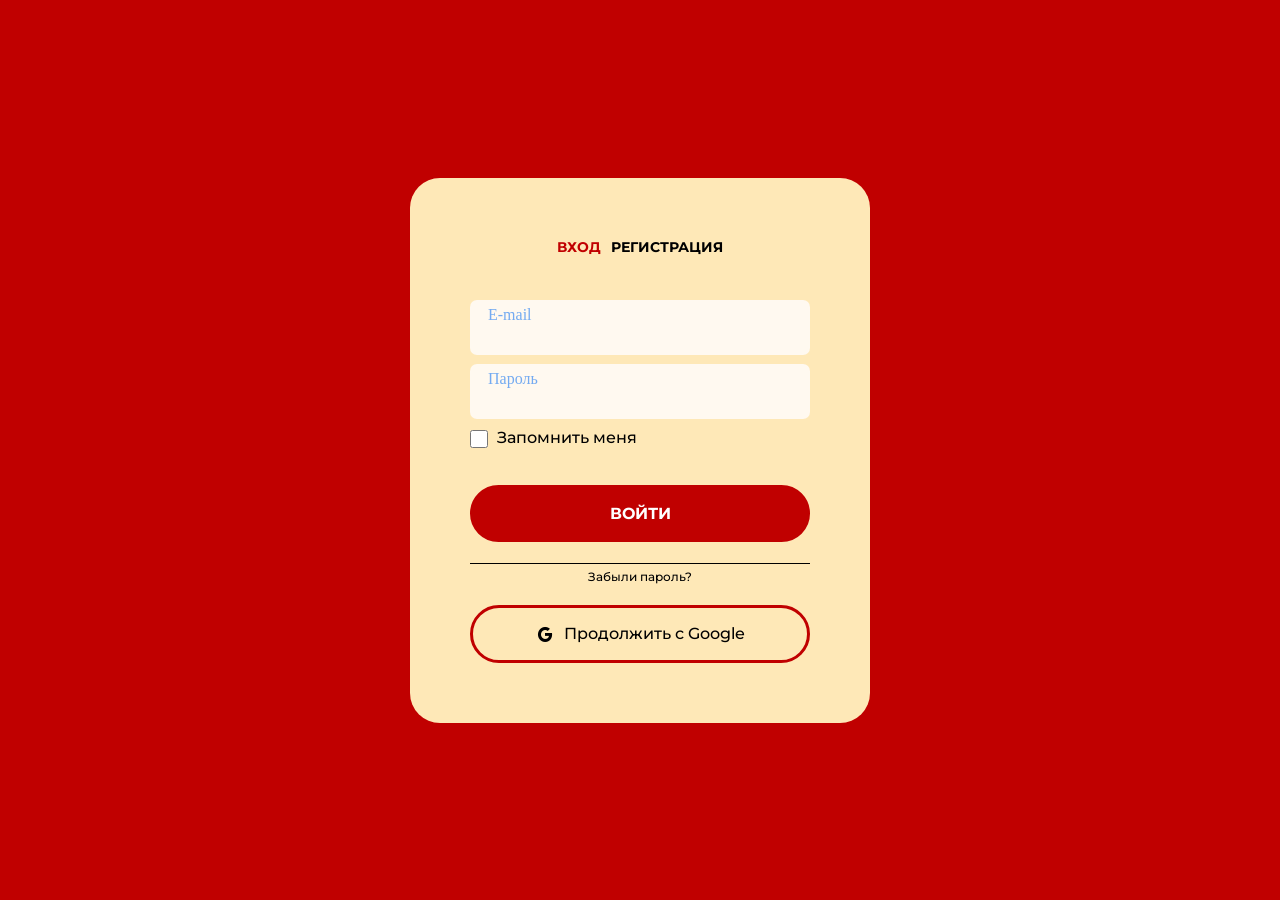
==== login.html @ d42945a0 "first commit" ====
<!DOCTYPE html>
<html lang="ru">
<head>
    <meta charset="UTF-8">
    <meta name="viewport" content="width=device-width, initial-scale=1.0, viewport-fit=cover">

    <!-- Для iOS -->
    <meta name="apple-mobile-web-app-capable" content="yes">
    <meta name="apple-mobile-web-app-status-bar-style" content="black-translucent">
    
    <!-- Для Android -->
    <meta name="theme-color" content="#4C3D74" media="(prefers-color-scheme: light)">
    <meta name="theme-color" content="#4C3D74" media="(prefers-color-scheme: dark)">

    <title>Онлайн-интенсив по наращиванию ресниц</title>

    <!-- Favicon -->
    <link rel="icon" type="image/png" href="./images/icons/favicon-96x96.png" sizes="96x96" />
    <link rel="icon" type="image/svg+xml" href="./images/icons/favicon.svg" />
    <link rel="shortcut icon" href="./images/icons/favicon.ico" />
    <link rel="apple-touch-icon" sizes="180x180" href="./images/icons/apple-touch-icon.png" />
    <link rel="manifest" href="./images/icons/site.webmanifest" />

    <link href='https://unpkg.com/boxicons@2.1.4/css/boxicons.min.css' rel='stylesheet'>
    
    <link rel="stylesheet" href="css/style.css">
    <link rel="stylesheet" href="css/media.css">
</head>
<body>
    <form action="/submit" class="form" method="POST" novalidate>
        <div class="form__container">

            <div class="form__tabs">
                <a href="login.html" class="form__tab form__tab--active">Вход</a>
                <a href="registration.html" class="form__tab">Регистрация</a>
            </div>
                
            <div class="form__container--group">

                <div class="form__field">
                    <label for="email" class="label">E-mail</label>
                    <input type="email" id="email" name="email" required>
                </div>

                <div class="form__field">
                    <label for="password" class="label">Пароль</label>
                    <input type="password" id="password" name="password" required>
                </div>

                <label for="remember-me" class="remember__me"><input type="checkbox" id="remember-me" name="remember-me" required class="checkbox">Запомнить меня</label>
            </div>

            <button type="submit" class="btn__register">Войти</button>

            <hr class="hr">
            <a href="#" class="forgot__password">Забыли пароль?</a>

            <a href="#" class="btn__continue"><i class='bx bxl-google'></i>Продолжить с Google</a>
        </div>
    </form>
</body>
</html>
---- css/style.css ----
/* Сброс всех стилей, которые идут по умолчанию */
@import "./reset.css";

/* * {
    outline: 4px solid green !important;
} */

/* Объявление переменной root для свойств */
:root {
    --primary-color: #C00000;

    --primary-dark: #951C26;

    --primary-alternaite-color: #EBB039;

    --secondary-color: #FFFFFF;

    --border-radius: 30px;

    --primary-color-button: #F8DC80;

    --transition: 0.3s ease;

    --prefers-color-scheme: #000000;

    --font-family: 'Montserrat', system-ui, sans-serif;

    --background-color-card: #FFF9F0;

    --background-color-footer: #2D1B1B;

    --input-color: #FFF9F0;

    --border-radius-btn-register-login: 7px;

    --background-color--btn-register-login: #C00000;
}

/* Подключение шрифта "Montserrat" */
@font-face {
	font-family: 'Montserrat';
	src: url('../fonts/Montserrat/Montserrat-Medium.woff2') format('woff2');
	font-weight: 500;
	font-style: normal;
	font-display: swap;
}

@font-face {
	font-family: 'Montserrat';
	src: url('../fonts/Montserrat/Montserrat-Bold.woff2') format('woff2');
	font-weight: 700;
	font-style: normal;
	font-display: swap;
}

/* Анимация загрузки */
.preloader {
    position: fixed;
    top: 0;
    left: 0;
    width: 100%;
    height: 100%;
    background-color: var(--primary-dark);
    display: flex;
    justify-content: center;
    align-items: center;
    z-index: 9999;
    animation: fadeOut 0.5s ease-in-out 4s forwards;
    touch-action: none;
}

/* Контейнер */
.mascara-container {
    position: relative;
    width: 150px;
    height: 200px;
}

/* Флакон туши */
.mascara-bottle {
    position: absolute;
    bottom: 0;
    left: 50%;
    transform: translateX(-50%);
    width: 80px;
    height: 120px;
    background: linear-gradient(45deg, #C00000, #951C26);
    border-radius: 10px;
    box-shadow: 0 5px 15px rgba(0, 0, 0, 0.3), inset 0 -10px 20px rgba(255, 255, 255, 0.1);
}

/* Крышка туши */
.mascara-cap {
    position: absolute;
    bottom: 120px;
    left: 50%;
    transform: translateX(-50%);
    width: 60px;
    height: 25px;
    background: linear-gradient(45deg, #F8DC80, #EBB039);
    border-radius: 5px;
    box-shadow: 0 3px 10px rgba(0, 0, 0, 0.2);
}

/* Щёточка */
.mascara-brush {
    position: absolute;
    bottom: 145px;
    left: 50%;
    transform: translateX(-50%);
    z-index: 10;
    animation: brushMove 3s ease-in-out infinite;
}

/* Держатель щёточки (черная палочка) */
.brush-handle {
    width: 8px;
    height: 80px;
    background: #000000;
    border-radius: 4px;
    position: relative;
}

/* Сама щёточка */
.brush-head {
    position: absolute;
    bottom: -15px;
    left: 50%;
    transform: translateX(-50%);
    width: 25px;
    height: 30px;
    background: linear-gradient(to bottom, var(--secondary-color), #f0f0f0);
    border-radius: 50% 50% 0 0;
    clip-path: polygon(0 0, 100% 0, 100% 100%, 50% 85%, 0 100%);
    box-shadow: 0 3px 10px rgba(0, 0, 0, 0.2);
}

/* Ворсинки щёточки */
.brush-bristles {
    position: absolute;
    bottom: -20px;
    left: 50%;
    transform: translateX(-50%);
    width: 20px;
    height: 15px;
    background: var(--secondary-color);
    border-radius: 50% 50% 0 0;
}

/* Анимация движения щёточки */
@keyframes brushMove {
    0% {
        transform: translateX(-50%) translateY(0) rotate(0deg);
    }
    20% {
        transform: translateX(-50%) translateY(-40px) rotate(-5deg);
    }
    35% {
        transform: translateX(-50%) translateY(-20px) rotate(2deg);
    }
    50% {
        transform: translateX(-50%) translateY(-35px) rotate(-3deg);
    }
    65% {
        transform: translateX(-50%) translateY(-15px) rotate(1deg);
    }
    80% {
        transform: translateX(-50%) translateY(-60px) rotate(0deg);
    }
    100% {
        transform: translateX(-50%) translateY(-60px) rotate(0deg);
    }
}

/* Капли туши */
.mascara-drops {
    position: absolute;
    bottom: 50px;
    left: 50%;
    transform: translateX(-50%);
    width: 60px;
    height: 40px;
}

.drop {
    position: absolute;
    width: 8px;
    height: 12px;
    background: #F8DC80;
    border-radius: 50%;
    opacity: 0;
}

.drop:nth-child(1) {
    left: 10px;
    animation: dropFall 2s ease-in-out infinite;
}

.drop:nth-child(2) {
    left: 25px;
    animation: dropFall 2s ease-in-out 0.5s infinite;
}

.drop:nth-child(3) {
    left: 40px;
    animation: dropFall 2s ease-in-out 1s infinite;
}

@keyframes dropFall {
    0% {
        opacity: 0;
        transform: translateY(-20px);
    }
    30% {
        opacity: 1;
        transform: translateY(0);
    }
    70% {
        opacity: 0.5;
        transform: translateY(20px);
    }
    100% {
        opacity: 0;
        transform: translateY(40px);
    }
}

/* Текст загрузки */
.loading-text {
    position: absolute;
    bottom: -50px;
    left: 50%;
    transform: translateX(-50%);
    color: var(--secondary-color);
    font-size: 16px;
    opacity: 0;
    animation: textAppear 2s ease-in-out 1s forwards;
    font-family: var(--font-family);
    white-space: nowrap;
    width: auto;
}

@keyframes textAppear {
    0% {
        opacity: 0;
        transform: translateX(-50%) translateY(10px);
    }
    100% {
        opacity: 1;
        transform: translateX(-50%) translateY(0);
    }
}

/* Исчезновение прелоадера */
@keyframes fadeOut {
    to {
        opacity: 0;
        visibility: hidden;
    }
}

/* Контент сайта */
.content {
    opacity: 0;
    animation: fadeIn 0.5s ease-in-out 4.5s forwards;
}

@keyframes fadeIn {
    to { opacity: 1; }
}

/* Общие стили для всей страницы */
html.no-scroll,
body.no-scroll {
    overflow: hidden;
    height: 100%;
}

body {
    overflow-x: hidden;
    -webkit-touch-callout: none; /* iOS Safari */
    -webkit-user-select: none;   /* Safari */
    -khtml-user-select: none;    /* Konqueror HTML */
    -moz-user-select: none;      /* Firefox */
    -ms-user-select: none;       /* Internet Explorer/Edge */
    user-select: none;           /* Non-prefixed version */
}

input, textarea {
    -webkit-user-select: text;
    -moz-user-select: text;
    -ms-user-select: text;
    user-select: text;
}

html {
    scroll-behavior: smooth;
    scroll-padding-top: 100px;
}

.container {
    max-width: 1200px;
    margin: 0 auto;
    padding: 0 15px;
    width: 100%;
    position: relative;
    box-sizing: border-box;
}

.garland_china {
    display: none;
}

/* БУРГЕР-МЕНЮ (БАЗОВЫЕ СТИЛИ) */
.burger-menu {
    display: none;
    background: transparent;
    border: none;
    cursor: pointer;
    padding: 0;
    width: 40px;
    height: 40px;
    position: relative;
    z-index: 1001;
}

.burger-icon {
    position: absolute;
    top: 50%;
    left: 50%;
    transform: translate(-50%, -50%);
    transition: var(--transition);
    fill: var(--secondary-color);
}

/* Иконка закрытия скрыта по умолчанию */
.close-icon {
    opacity: 0;
    visibility: hidden;
}

/* Когда меню открыто - показан крестик, скрыт бургер */
.burger-menu.active .menu-icon {
    opacity: 0;
    visibility: hidden;
}

.burger-menu.active .close-icon {
    opacity: 1;
    visibility: visible;
}

/* Тёмная тема без JS
@media (prefers-color-scheme: dark) {
    body {
        background-color: var(--prefers-color-scheme);
        color: var(--secondary-color);
    }
} */

.header {
    position: relative;
    padding-top: 105px;
    background-color: transparent;
}

/* Первый SVG */
.header-bg-svg {
    position: absolute;
    top: 0;
    left: 0;
    width: 100%;
    height: 150%;
    z-index: 0;
}

.header-bg-svg svg {
    width: 100%;
    height: 100%;
    display: block;
}

/* Второй SVG */
.header-line-svg {
    position: absolute;
    top: 25px;
    left: 0;
    width: 100%;
    height: 100%;
    z-index: 1;
    pointer-events: none;
}

.header-line-svg svg {
    width: 100%;
    height: 100%;
    display: block;
}

.header .container {
    position: relative;
    z-index: 2;
}

.header__wrapper {
    display: flex;
    align-items: center;
    justify-content: space-between;
}

.logo {
    font-family: var(--font-family);
    font-weight: 700;
    font-size: 14px;
    line-height: 19px;
    background: linear-gradient(98.95deg, #F8DC80, #EBB039);
    -webkit-background-clip: text;
    background-clip: text;
    color: transparent;
    text-shadow: 0 0 8px rgba(248, 220, 128, 0.5);
    text-transform: uppercase;
    cursor: pointer;
    transition: var(--transition);
}

.logo:hover {
    color: var(--primary-color-button);
    text-shadow: 0 0 5px rgba(248, 220, 128, 0.3);
}

.nav__menu {
    display: flex;
    align-items: center;
    column-gap: 27px;
    list-style-type: none;
}

.nav__item {
    font-family: var(--font-family);
    font-weight: 700;
    font-size: 14px;
    background: linear-gradient(98.95deg, #F8DC80, #EBB039);
    -webkit-background-clip: text;
    background-clip: text;
    color: transparent;
    text-shadow: 0 0 8px rgba(248, 220, 128, 0.5);
    text-transform: uppercase;
    transition: var(--transition);
    cursor: pointer;
}

.nav__item:hover {
    color: var(--primary-color-button);
    text-shadow: 0 0 5px rgba(248, 220, 128, 0.3);
}

/* Главный экран */
.banner {
    padding-top: 103px;
    background-color: #FEE8B7;
    border-bottom: 2px solid #C00000;
}

.banner__mini--title {
    font-family: var(--font-family);
    font-weight: 700;
    font-size: 20px;
    color: #000000;
    text-transform: uppercase;
}

.banner__title {
    font-family: var(--font-family);
    font-weight: 700;
    font-size: 50px;
    line-height: 66px;
    background: linear-gradient(98.95deg, #EB5445 0%, #AA1A09 100%);
    -webkit-background-clip: text;
    background-clip: text;
    color: transparent;
    text-transform: uppercase;
    max-width: 761px;
    margin-top: 19px;
}

.banner__desc {
    font-family: var(--font-family);
    font-weight: 700;
    font-size: 20px;
    line-height: 150%;
    color: #1877F2;
    margin-top: 29px;
    max-width: 485px;
    text-transform: uppercase;
}

.btn__container {
    display: flex;
	align-items: center;
	column-gap: 24px;
    margin-top: 44px;
    padding-bottom: 182px;
}

.button {
    background: linear-gradient(98.95deg, #549485 26.49%, #0E8267 91.47%);
    border-radius: var(--border-radius);
    padding: 20px 65px;
    font-family: var(--font-family);
    font-size: 16px;
    font-weight: 700;
    color: var(--secondary-color);
    text-transform: uppercase;
    transition: var(--transition);
    border: 3px solid #4FCF9B;
    text-align: center;
}

.button:hover {
    background: linear-gradient(98.95deg, #3E9B7A 0%, #2E7D64 100%);
    border-color: 3px solid #6FDFB3;
    box-shadow: 0 8px 25px rgba(46, 125, 100, 0.4), 0 0 15px rgba(79, 207, 155, 0.3);
}

.btn {
    border-radius: var(--border-radius);
    background: linear-gradient(98.95deg, #FC4747 0%, #C82A2A 100%);
    color: var(--secondary-color);
    padding: 20px 65px;
    font-weight: 700;
    font-family: var(--font-family);
    font-size: 16px;
    border: 3px solid #F8DC80;
    text-transform: uppercase;
    transition: var(--transition);
    text-align: center;
    cursor: pointer;
}

.btn:hover {
    background: linear-gradient(98.95deg, #EB5445 0%, #AA1A09 100%);
    border-color:  3px solid #F8DC80;
    color: var(--secondary-color);
    box-shadow: 0 8px 25px rgba(235, 84, 69, 0.4);
}

.images {
    position: absolute;
    right: -35px;
    top: -60px;
    width: 450px;
    max-width: 100%;
    z-index: 2;
    transition: transform var(--transition);
    cursor: pointer;
}

.images:hover {
    transform: scale(1.1);
}

/* Для кого? */
.for-whom {
    padding-top: 167px;
    background-color: #FEE8B7;
    position: relative;
}

.garland {
    position: absolute;
    top: -183px;
    left: 50%;
    transform: translateX(-50%);
    width: 100%;
    max-width: 650px;
    height: auto;
    z-index: 1;
    pointer-events: none;
}

.for-whom__title {
    font-family: var(--font-family);
    font-size: 50px;
    font-weight: 700;
    text-align: center;
    text-transform: uppercase;
    color: var(--primary-color);
    margin-bottom: 46px;
}

.for-whom__content--item {
    display: flex;
    justify-content: center;
    column-gap: 26px;
    margin-top: 46px;
    margin-bottom: 43px;
}

/* Обертка для карточки чтобы изображение не обрезалось */
.for-whom__card-wrapper {
    position: relative;
    margin-left: 42px;
}

.for-whom__card {
    background: #FFF0DA;
    border: 3px solid #EBB039;
    box-shadow: 0 8px 25px rgba(235, 84, 69, 0.4);
    border-radius: var(--border-radius);
    width: 341px;
    min-height: 138px;
    padding: 20px 20px 20px 60px;
    position: relative;
    display: flex;
    align-items: center;
    transition: var(--transition);
    cursor: pointer;
}

.for-whom__card:hover {
    transform: translateY(-5px);
}

.for-whom__card--between {
    display: flex;
    align-items: center;
    gap: 15px;
    width: 100%;
}

.for-whom__images {
    width: 84px;
    height: 84px;
    position: absolute;
    left: -42px;
    top: 45%;
    transform: translateY(-50%);
    z-index: 2;
}

.for-whom__desc {
    color: #000000;
    font-size: 16px;
    font-family: var(--font-family);
    line-height: 130%;
    text-transform: uppercase;
    margin: 0;
    padding-left: 5px;
    width: 100%;
}

.for-whom__span {
    color: var(--primary-color);
    font-weight: 700;
}

.for-whom__content--items {
    display: flex;
    align-items: center;
    column-gap: 33px;
    position: relative;
    padding-bottom: 180px;
}

.for-whom__text {
    font-family: var(--font-family);
    font-weight: 700;
    font-size: 20px;
    line-height: 150%;
    color: #1877F2;
    text-transform: uppercase;
    width: 511px;
}

.button__for-whom {
    background: linear-gradient(98.95deg, #549485 26.49%, #0E8267 91.47%);
    border-radius: var(--border-radius);
    padding: 20px 65px;
    font-family: var(--font-family);
    font-size: 16px;
    font-weight: 700;
    color: var(--secondary-color);
    text-transform: uppercase;
    transition: var(--transition);
    border: 3px solid #4FCF9B;
    text-align: center;
}

.button__for-whom:hover {
    background: linear-gradient(98.95deg, #3E9B7A 0%, #2E7D64 100%);
    border-color: 3px solid #6FDFB3;
    box-shadow: 0 8px 25px rgba(46, 125, 100, 0.4), 0 0 15px rgba(79, 207, 155, 0.3);
}

.super__woman--images {
    position: absolute;
    right: 0;
    top: 1px;
    width: 243px;
    height: 243px;
}

/* Что будет на интенсиве? */
.program {
    background-color: #951C26;
    padding-top: 168px;
    position: relative;
}

.program__content--title {
    background: linear-gradient(135deg, #F8DC80, #EBB039);
    -webkit-background-clip: text;
    background-clip: text;
    color: transparent;
    text-shadow: 0 0 30px rgba(248, 220, 128, 0.3);
    font-family: var(--font-family);
    font-size: 50px;
    text-align: center;
    text-transform: uppercase;
    font-weight: 700;
    margin-bottom: 38px;
}

.program__decor-icon {
    position: absolute;
    top: -50px;
    right: -50px;
    width: 150px;
    height: 150px;
    pointer-events: none;
    z-index: 0;
}

.program__decor-icon svg {
    width: 100%;
    height: 100%;
}

.program__content--menu {
    display: grid;
    grid-template-columns: repeat(3, 1fr);
    gap: 30px;
    justify-content: center;
}

.program__content--list {
    display: flex;
    align-items: center;
    gap: 23px;
    min-width: 0;
    background: rgba(248, 220, 128, 0.1);
    padding: 20px;
    border-radius: var(--border-radius);
    border: 3px solid rgba(248, 220, 128, 0.3);
    transition: var(--transition);
    backdrop-filter: blur(10px);
    cursor: pointer;
}

.program__content--list:hover {
    background: rgba(248, 220, 128, 0.2);
    border-color: #F8DC80;
    transform: translateY(-3px);
    box-shadow: 0 8px 25px rgba(248, 220, 128, 0.2), 0 0 15px rgba(248, 220, 128, 0.1);
}

.program__images {
    width: 58px;
    height: 58px;
    flex-shrink: 0;
    transition: var(--transition);
    cursor: pointer;
    filter: drop-shadow(0 4px 12px rgba(248, 220, 128, 0.5));
}

.program__images:hover {
    transform: scale(1.1) rotate(5deg);
}

.program__desc {
    font-size: 16px;
    line-height: 150%;
    color: var(--secondary-color);
    font-weight: 500;
    font-family: var(--font-family);
    text-transform: uppercase;
    margin: 0;
}

.program__span {
    font-size: 16px;
    line-height: 150%;
    background: linear-gradient(98.95deg, #F8DC80, #EBB039);
    -webkit-background-clip: text;
    background-clip: text;
    color: transparent;
    text-shadow: 0 0 8px rgba(248, 220, 128, 0.5);
    font-weight: 700;
    font-family: var(--font-family);
    text-transform: uppercase;
}

/* О Юлии Ворман */
.about {
    padding-top: 146px;
    background-color: #951C26;
    position: relative;
}

.about__decor-icon {
    position: absolute;
    bottom: 50px;
    left: -30px;
    width: 100px;
    height: 100px;
    pointer-events: none;
    z-index: 0;
}

.about__decor-icon svg {
    width: 100%;
    height: 100%;
}

.about__title {
    font-family: var(--font-family);
    font-weight: 700;
    font-size: 50px;
    background: linear-gradient(135deg, #F8DC80, #EBB039);
    -webkit-background-clip: text;
    background-clip: text;
    color: transparent;
    text-shadow: 0 0 30px rgba(248, 220, 128, 0.3);
    text-align: center;
    text-transform: uppercase;
    margin-bottom: 31px;
}

.about__text {
    width: 673px;
    text-transform: uppercase;
    font-family: var(--font-family);
    font-weight: 500;
    font-size: 16px;
    line-height: 150%;
    color: var(--secondary-color);
    margin-bottom: 38px;
}

.about__text--span {
    font-weight: 700;
    color: #F8DC80;
    text-shadow: 0 0 10px rgba(248, 220, 128, 0.5);
}

.about__text--item {
    width: 666px;
    text-transform: uppercase;
    font-family: var(--font-family);
    font-weight: 500;
    font-size: 16px;
    line-height: 150%;
    color: var(--secondary-color);
    margin-bottom: 20px;
}

.about__text--item--span {
    font-weight: 700;
    color: #F8DC80;
    text-shadow: 0 0 10px rgba(248, 220, 128, 0.5);
}

/* Стили для индикаторов - Уменьшено расстояние между колонками */
.indicators {
    display: flex;
    flex-direction: column;
    gap: 20px;
    margin-bottom: 18px;
}

.row {
    display: flex;
    justify-content: space-between;
    width: 59%;
}

.indicator {
    flex: 0 1 49%;
}

.indicator_title {
    margin-bottom: 7px;
    font-family: var(--font-family);
    font-weight: 700;
    font-size: 50px;
    line-height: 66px;
    background: linear-gradient(98.95deg, #F8DC80, #EBB039);
    -webkit-background-clip: text;
    background-clip: text;
    color: transparent;
    text-shadow: 0 0 8px rgba(248, 220, 128, 0.5);
}

.indicator_text {
    text-transform: uppercase;
    font-family: var(--font-family);
    font-weight: 500;
    font-size: 16px;
    line-height: 150%;
    color: var(--secondary-color);
}

.about__text--footer {
    font-family: var(--font-family);
    font-weight: 500;
    font-size: 16px;
    line-height: 150%;
    color: var(--secondary-color);
    width: 645px;
    text-transform: uppercase;
    padding-bottom: 176px;
}

.about__text--footer--span {
    font-weight: 700;
    color: #F8DC80;
    text-shadow: 0 0 10px rgba(248, 220, 128, 0.5);
}

.about__main--images {
    position: absolute;
    right: 100px;
    top: 122px;
    width: 349px;
    height: 451px;
    border-radius: var(--border-radius);
    border-color: rgba(248, 220, 128, 0.6);
    box-shadow: 0 15px 40px rgba(0, 0, 0, 0.4), 0 0 30px rgba(248, 220, 128, 0.3);
}

/* Лист уроков интенсива */
.list__lessons {
    padding-top: 168px;
    background-color: #FEE8B7;
    position: relative;
}

.list__lessons::before {
    content: '';
    position: absolute;
    top: -44px;
    left: 50%;
    transform: translateX(-50%);
    width: 100%;
    max-width: 650px;
    height: 262px;
    background-image: url('../images/main/main_CHINA/girland.png');
    background-size: contain;
    background-repeat: no-repeat;
    background-position: center;
    z-index: 10;
    pointer-events: none;
    display: block;
}

.list__lessons--title {
    font-family: var(--font-family);
    font-weight: 700;
    font-size: 50px;
    color: var(--primary-color);
    text-transform: uppercase;
    text-align: center;
    margin-bottom: 46px;
}

.accordion-item1 {
    border-bottom: 3px solid #FFB6B6 !important;
}

.accordion {
    width: 100%;
    padding-bottom: 50px;
}

.accordion-item {
    border-bottom: 3px solid #FFB6B6 !important;
}

.accordion-toggle {
    display: none;
}

.accordion-label {
    display: flex;
    justify-content: space-between;
    align-items: center;
    padding-top: 20px;
    padding-bottom: 20px;
    padding-left: 0;
    padding-right: 8px;
    cursor: pointer;
    transition: background-color 0.3s;
}

.accordion-label:hover {
    background-color: transparent !important;
}

.lesson-title {
    font-size: 18px;
    font-weight: 500;
    color: var(--primary-color);
    font-family: var(--font-family);
    text-transform: uppercase;
}

.icon {
    position: relative;
    width: 20px;
    height: 20px;
    flex-shrink: 0;
    margin-left: 15px;
}

.icon::before, .icon::after {
    content: '';
    position: absolute;
    background-color: var(--primary-color);
    transition: var(--transition);
}

/* Горизонтальная линия плюса */
.icon::before {
    top: 50%;
    left: 0;
    width: 100%;
    height: 2px;
    transform: translateY(-50%);
}

/* Вертикальная линия плюса */
.icon::after {
    top: 0;
    left: 50%;
    width: 2px;
    height: 100%;
    transform: translateX(-50%);
}

/* Анимация при открытии - превращаем плюс в минус */
.accordion-toggle:checked + .accordion-label .icon::after {
    transform: translateX(-50%) rotate(90deg);
    opacity: 0;
}

.accordion-toggle:checked + .accordion-label .icon::before {
    transform: translateY(-50%) rotate(180deg);
}

.accordion-content {
    max-height: 0;
    overflow: hidden;
    padding: 0 25px;
    transition: max-height 0.4s ease, padding 0.4s ease;
    background-color: transparent !important;
    font-size: 15px;
    line-height: 1.6;
    color: #303030 !important;
}

/* Когда аккордеон открыт */
.accordion-toggle:checked ~ .accordion-content {
    max-height: 300px;
    padding: 5px 25px 20px;
}

.content-wrapper {
    padding: 5px 0;
}

.list__lessons__content--items {
    display: flex;
    align-items: center;
    column-gap: 40px;
    position: relative;
    padding-bottom: 180px;
}

.list__lessons__desc {
    font-family: var(--font-family);
    font-weight: 700;
    font-size: 20px;
    line-height: 150%;
    color: #1877F2;
    width: 350px;
}

.lesson--title--number {
    font-weight: 700;
}

/* Тарифы */
.pricing {
    background-color: var(--primary-dark);
    padding-top: 168px;
    position: relative;
    overflow: hidden;
}

.pricing__decor-icon {
    position: absolute;
    top: -80px;
    right: -50px;
    width: 150px;
    height: 150px;
    pointer-events: none;
    z-index: 0;
}

.pricing__decor-icon--bottom {
    position: absolute;
    bottom: 10px;
    left: -30px;
    width: 150px;
    height: 150px;
    pointer-events: none;
    z-index: 1;
}

.pricing__title {
    font-family: var(--font-family);
    font-weight: 700;
    font-size: 50px;
    text-align: center;
    background: linear-gradient(135deg, #F8DC80, #EBB039);
    -webkit-background-clip: text;
    background-clip: text;
    color: transparent;
    text-shadow: 0 0 30px rgba(248, 220, 128, 0.3);
    text-transform: uppercase;
    margin-bottom: 46px;
}

.pricing__content__card--wrapper {
    display: flex;
    justify-content: center;
    column-gap: 38px;
}

.pricing__content--card {
    background: linear-gradient(135deg, #FFF9F0 0%, #FFEFD0 100%);
    border: 3px solid #EBB039;
    box-shadow: 0 8px 25px rgba(235, 84, 69, 0.4);
    border-radius: var(--border-radius);
    width: 375px;
    padding: 57px 30px 0 36px;
    position: relative;
    transition: var(--transition);
    cursor: pointer;
}

.pricing__content--card:hover {
    transform: translateY(-5px);
    border-color: #F8DC80;
    box-shadow: 0 20px 40px rgba(235, 212, 64, 0.3), 0 0 20px rgba(248, 220, 128, 0.3);
}

.pricing__content__card--title {
    font-family: var(--font-family);
    font-weight: 700;
    font-size: 16px;
    color: var(--primary-color);
    text-transform: uppercase;
    margin-bottom: 15px;
}

.pricing__content--desc {
    font-family: var(--font-family);
    font-weight: 500;
    font-size: 15px;
    line-height: 150%;
    text-transform: uppercase;
    color: #303030;
    margin-bottom: 8px;
    display: flex;
    gap: 8px;
    border-bottom: 1px dashed rgba(192, 0, 0, 0.2);
    padding-bottom: 8px;
}

.pricing__content--span {
    font-weight: 700;
    font-size: 25px;
    flex-shrink: 0;
    color: #C00000;
}

.pricing__content--duration {
    font-family: var(--font-family);
    font-weight: 700;
    font-size: 16px;
    color: var(--primary-color);
    background: rgba(248, 220, 128, 0.3);
    border-radius: 10px;
    padding: 10px 15px;
    text-transform: uppercase;
    margin-top: 18px;
    margin-bottom: 8px;
}

.pricing__content--condition {
    display: inline-block;
    font-family: var(--font-family);
    font-weight: 500;
    font-size: 12px;
    color: var(--primary-color);
    text-transform: uppercase;
    margin: 0;
    margin-right: 50px;
    text-align: center;
    margin-bottom: 47px;
}

.pricing__content__condition--span {
    font-weight: 700;
    color: var(--primary-color);
}

.pricing__content--price {
    display: inline-block;
    font-family: var(--font-family);
    font-weight: 700;
    font-size: 16px;
    color: var(--primary-color);
    margin: 0;
    text-align: center;
}

.pricing__content--button {
    background: linear-gradient(98.95deg, #FC4747 0%, #C82A2A 100%);
    border-radius: var(--border-radius);
    padding: 20px 75px;
    font-family: var(--font-family);
    font-size: 16px;
    font-weight: 700;
    color: var(--secondary-color);
    text-transform: uppercase;
    transition: var(--transition);
    border: 3px solid #F8DC80;
    margin-left: 10px;
}

.pricing__content--button:hover {
    background: linear-gradient(98.95deg, #EB5445 0%, #AA1A09 100%);
    border-color:  3px solid #F8DC80;
    color: var(--secondary-color);
    box-shadow: 0 8px 25px rgba(235, 84, 69, 0.4);
}

.pricing__content--images {
    position: absolute;
    top: -40px;
    left: 275px;
    width: 128px;
    height: 128px;
    object-fit: cover;
    transition: var(--transition);
    cursor: pointer;
    filter: drop-shadow(0 4px 12px rgba(248, 220, 128, 0.5));
}

.pricing__content--images:hover {
    transform: scale(1.1) rotate(5deg);
}

.pricing__content--stories {
    padding-top: 100px;
    padding-bottom: 177px;
    display: flex;
    column-gap: 30px;
    align-items: center;
}

.pricing__content__images--gift {
    width: 67px;
    height: 67px;
    transition: var(--transition);
    cursor: pointer;
    filter: drop-shadow(0 4px 12px rgba(248, 220, 128, 0.5));
}

.pricing__content__images--gift:hover {
    transform: scale(1.1) rotate(5deg);
}

.pricing__content__stories--text {
    width: 570px;
    font-family: var(--font-family);
    font-weight: 700;
    font-size: 16px;
    line-height: 150%;
    color: var(--secondary-color);
    text-shadow: 0 0 10px rgba(0, 0, 0, 0.3);
    text-transform: uppercase;
}

.btn__stories {
    border: 4px solid #F8DC80;
    background-color: transparent;
    color: var(--secondary-color);
    padding: 20px 40px;
    text-align: center;
    border-radius: var(--border-radius);
    text-transform: uppercase;
    font-size: 16px;
    font-family: var(--font-family);
    font-weight: 700;
    width: 245px;
    transition: var(--transition);
    cursor: pointer;
}

.btn__stories:hover {
    background: linear-gradient(98.95deg, #FC4747 0%, #C82A2A 100%);
    color: var(--secondary-color);
    border-color: #F8DC80;
    box-shadow: 0 8px 25px rgba(220, 53, 69, 0.4);
}

.short__name {
    text-transform: uppercase;
    background: linear-gradient(98.95deg, #F8DC80, #EBB039);
    -webkit-background-clip: text;
    background-clip: text;
    color: transparent;
    text-shadow: 0 0 8px rgba(248, 220, 128, 0.5);
    font-size: 16px;
    font-weight: 700;
    font-family: var(--font-family);
    transition: var(--transition);
    margin-left: 44px;
    text-decoration: none;
}

.short__name:hover {
    color: var(--primary-color-button);
    text-shadow: 0 0 5px rgba(248, 220, 128, 0.3);
}

/* А такие вопросы могут возникнуть у вас */
.questions {
    padding-top: 156px;
    background-color: #FEE8B7;
    position: relative;
}

.questions::before {
    content: '';
    position: absolute;
    top: -50px;
    left: 50%;
    transform: translateX(-50%);
    width: 100%;
    max-width: 600px;
    height: 262px;
    background-image: url('../images/main/main_CHINA/girland.png');
    background-size: contain;
    background-repeat: no-repeat;
    background-position: center;
    z-index: 10;
    pointer-events: none;
    display: block;
}

.questions__title {
    font-family: var(--font-family);
    font-weight: 700;
    font-size: 50px;
    color: var(--primary-color);
    text-align: center;
    text-transform: uppercase;
    margin-bottom: 46px;
}

.questions__accordion {
    width: 100%;
    padding-bottom: 69px;
}

.accordion-item1 {
    border-bottom: 3px solid #FFB6B6 !important;
}

.accordion-item {
    border-bottom: 3px solid #FFB6B6 !important;
}

.accordion-toggle {
    display: none;
}

.accordion-label {
    display: flex;
    justify-content: space-between;
    align-items: center;
    padding-top: 20px;
    padding-bottom: 20px;
    padding-left: 0;
    padding-right: 8px;
    cursor: pointer;
    transition: background-color 0.3s;
}

.accordion-label:hover {
    background-color: transparent !important;
}

.question-title {
    font-size: 18px;
    font-weight: 500;
    color: var(--primary-color);
    font-family: var(--font-family);
    text-transform: uppercase;
}

.icon {
    position: relative;
    width: 20px;
    height: 20px;
    flex-shrink: 0;
    margin-left: 15px;
}

.icon::before, .icon::after {
    content: '';
    position: absolute;
    background-color: var(--primary-color);
    transition: var(--transition);
}

/* Горизонтальная линия плюса */
.icon::before {
    top: 50%;
    left: 0;
    width: 100%;
    height: 2px;
    transform: translateY(-50%);
}

/* Вертикальная линия плюса */
.icon::after {
    top: 0;
    left: 50%;
    width: 2px;
    height: 100%;
    transform: translateX(-50%);
}

/* Анимация при открытии - превращаем плюс в минус */
.accordion-toggle:checked + .accordion-label .icon::after {
    transform: translateX(-50%) rotate(90deg);
    opacity: 0;
}

.accordion-toggle:checked + .accordion-label .icon::before {
    transform: translateY(-50%) rotate(180deg);
}

/* Когда аккордеон открыт */
.accordion-toggle:checked ~ .accordion-content {
    max-height: 300px;
    padding: 5px 25px 20px;
}

.accordion-content {
    max-height: 0;
    overflow: hidden;
    padding: 0 25px;
    transition: max-height 0.4s ease, padding 0.4s ease;
    background-color: var(--secondary-color);
    font-size: 15px;
    line-height: 1.6;
    color: var(--primary-color);
}

.content-wrapper {
    padding: 5px 0;
}

.bx.bxl-telegram {
    color: var(--primary-color);
    font-size: 50px;
    cursor: pointer;
    transition: var(--transition);
}

.bx.bxl-telegram:hover {
    color: var(--prefers-color-scheme);
}

.questions__text {
    font-family: var(--font-family);
    font-weight: 700;
    font-size: 20px;
    line-height: 150%;
    color: #1877F2;
    text-transform: uppercase;
    width: 399px;
}

/* Подвал */
.footer {
    padding-top: 125px;
    padding-bottom: 109px;
    background-color: var(--background-color-footer);
    width: 100%;
    position: relative;
}

.footer__content {
    display: flex;
    align-items: flex-start;
    justify-content: space-between;
    position: relative;
}

.footer__content--item {
    flex: 1;
}

.footer__logo {
    font-family: var(--font-family);
    font-weight: 700;
    font-size: 16px;
    background: linear-gradient(98.95deg, #F8DC80, #EBB039);
    -webkit-background-clip: text;
    background-clip: text;
    color: transparent;
    text-shadow: 0 0 8px rgba(248, 220, 128, 0.5);
    text-transform: uppercase;
    cursor: pointer;
    transition: var(--transition);
}

.footer__logo:hover {
    color: var(--primary-color-button);
    text-shadow: 0 0 5px rgba(248, 220, 128, 0.3);
}

.inn {
    font-family: var(--font-family);
    font-weight: 700;
    font-size: 16px;
    color: var(--secondary-color);
    text-transform: uppercase;
    margin-top: 8px;
    margin-bottom: 8px;
}

.ORRNIP {
    font-family: var(--font-family);
    font-weight: 700;
    font-size: 16px;
    color: var(--secondary-color);
    text-transform: uppercase;
    line-height: 1.4;
}

/* Центральный блок */
.footer__center {
    position: absolute;
    left: 50%;
    top: 75%;
    transform: translate(-50%, -50%);
    display: flex;
    flex-direction: column;
    align-items: center;
    gap: 20px;
}

/* Стрелка вверх */
.up__button {
    cursor: pointer;
}

.up__link {
    text-decoration: none;
    color: var(--primary-color-button);
    display: block;
    transition: var(--transition);
}

.bx.bx-up-arrow-alt {
    font-size: 80px;
    transition: var(--transition);
}

.up__link:hover .bx.bx-up-arrow-alt {
    transform: scale(1.1);
}

/* Иконки соцсетей */
.social__icons {
    display: flex;
    gap: 10px;
    justify-content: center;
}

.social__icons a {
    display: flex;
    align-items: center;
    justify-content: center;
    width: 40px;
    height: 40px;
    border-radius: 50%;
    background-color: rgba(255, 255, 255, 0.1);
    transition: var(--transition);
}

.social__icons a:hover {
    background-color: var(--primary-color-button);
    transform: scale(1.1);
}

.social__icons i {
    font-size: 20px;
    color: var(--secondary-color);
}

.social__icons svg {
    width: 20px;
    height: 20px;
}

/* Правый блок */
.footer__contracts {
    display: flex;
    flex-direction: column;
    align-items: flex-end;
    gap: 8px;
}

.political__confidencial, .oferta, .hire__me {
    font-family: var(--font-family);
    font-weight: 700;
    font-size: 16px;
    background: linear-gradient(98.95deg, #F8DC80, #EBB039);
    -webkit-background-clip: text;
    background-clip: text;
    color: transparent;
    text-shadow: 0 0 8px rgba(248, 220, 128, 0.5);
    text-transform: uppercase;
    transition: var(--transition);
}

.political__confidencial:hover, .oferta:hover, .hire__me:hover {
    color: var(--primary-color-button);
    text-shadow: 0 0 5px rgba(248, 220, 128, 0.3);
}

.social__icons {
    display: flex;
    align-items: center;
}

/* Форма входа и регистрации */
.form {
    min-height: 100vh;
    display: flex;
    align-items: center;
    justify-content: center;
    background-color: var(--primary-color);
}

.form__container {
    display: flex;
    justify-content: center;
    padding: 60px;
    background-color: #FEE8B7;
    border-radius: var(--border-radius);
    width: 100%;
    max-width: 460px;
    margin: 0 20px;
    flex-direction: column;
}

.form__tabs {
    display: flex;
    column-gap: 10px;
    margin-bottom: 44px;
    justify-content: center;
}

.form__tab {
    font-family: var(--font-family);
    font-weight: 700;
    font-size: 14px;
    text-transform: uppercase;
    color: var(--prefers-color-scheme);
    cursor: pointer;
    transition: var(--transition);
}

.form__tab:hover {
    color: var(--primary-color);
}

.form__tab--active {
    color: var(--primary-color);
}

.form__container--group {
    display: flex;
    flex-direction: column;
    gap: 9px;
}

.form__field {
    background-color: var(--input-color);
    border-radius: var(--border-radius-btn-register-login);
    padding: 2px 0 8px 16px;
    border: 2px solid transparent;
    transition: var(--transition);
}

.form__field input {
    width: 100%;
    border: none;
    background: transparent;
    outline: none;
    font-family: var(--font-family);
    font-size: 16px;
}

.form__field:focus-within {
    border-color: var(--primary-color);
}

.label {
    display: flex;
    margin: 2px 0;
    opacity: 0.6;
    color: #1877F2;
}

.btn__register {
    background-color: var(--primary-color);
    border-radius: var(--border-radius);
    padding: 16px;
    font-family: var(--font-family);
    font-size: 16px;
    font-weight: 700;
    color: var(--secondary-color);
    text-transform: uppercase;
    transition: var(--transition);
    border: 3px solid var(--primary-color);
    text-align: center;
    width: 100%;
    margin-bottom: 21px;
    margin-top: 37px;
    cursor: pointer;
}

.btn__register:hover {
    border: 3px solid var(--primary-color-button);
    background-color: var(--primary-color-button);
    color: var(--primary-color);
    border-color: var(--primary-color-button);
    box-shadow: 0 0 15px rgba(248, 220, 128, 0.6), inset 0 0 15px rgba(248, 220, 128, 0.1);
    text-shadow: 0 0 5px rgba(248, 220, 128, 0.3);
}

.hr {
    border-bottom: 1px solid var(--prefers-color-scheme);
}

.btn__continue {
    display: flex;
    align-items: center;
    justify-content: center;
    column-gap: 9px;
    background: transparent;
    border-radius: var(--border-radius);
    border: 3px solid var(--primary-color);
    padding: 16px;
    color: var(--prefers-color-scheme);
    font-family: var(--font-family);
    font-weight: 500;
    margin-top: 21px;
    transition: var(--transition);
    width: 100%;
}

.btn__continue:hover {
    background-color: var(--primary-color);
    color: var(--secondary-color);
    border: 3px solid var(--primary-color);
}

.bx.bxl-google {
    font-size: 20px;
}

/* Для входа в аккаунт */
.remember__me {
    display: flex;
    align-items: center;
    column-gap: 9px;
    cursor: pointer;
    font-family: var(--font-family);
    color: var(--prefers-color-scheme);
}

.checkbox {
    width: 18px;
    height: 18px;
}

.forgot__password {
    text-align: center;
    text-decoration: none;
    color: var(--prefers-color-scheme);
    font-size: 12px;
    margin-top: 5px;
    font-family: var(--font-family);
    font-weight: 500;
}

.forgot__password:hover {
    color: var(--primary-color);
}

/* Для предзаписи */
.form__tabs-recording--title {
    text-align: center;
    font-size: 18px;
    margin-bottom: 44px;
    font-family: var(--font-family);
    font-weight: 700;
    text-transform: uppercase;
    background: linear-gradient(98.95deg, #EB5445 0%, #AA1A09 100%);
    -webkit-background-clip: text;
    background-clip: text;
    color: transparent;
}

.remembers__me {
    display: flex;
    align-items: center;
    column-gap: 9px;
    cursor: pointer;
    font-family: var(--font-family);
    color: var(--prefers-color-scheme);
    margin-top: 21px;
}

.checkbox {
    width: 18px;
    height: 18px;
    min-width: 16px;
    margin-top: 2px;
    accent-color: var(--primary-color);
}

.btn__pre--recording {
    background: linear-gradient(98.95deg, #549485 26.49%, #0E8267 91.47%);
    border-radius: var(--border-radius);
    padding: 20px 65px;
    font-family: var(--font-family);
    font-size: 16px;
    font-weight: 700;
    color: var(--secondary-color);
    text-transform: uppercase;
    transition: var(--transition);
    border: 3px solid #4FCF9B;
    text-align: center;
    width: 100%;
    margin-top: 37px;
}

.btn__pre--recording:hover {
    background: linear-gradient(98.95deg, #3E9B7A 0%, #2E7D64 100%);
    border-color: 3px solid #6FDFB3;
    box-shadow: 0 8px 25px rgba(46, 125, 100, 0.4), 0 0 15px rgba(79, 207, 155, 0.3);
}

/* Файлы Cookie */
.cookie-toggle {
    display: none;
}

.cookie-toggle:checked ~ .cookie__notifications {
    display: none;
}

.cookie__notifications {
    position: fixed;
    bottom: 20px;
    left: 50%;
    transform: translateX(-50%);
    width: 100%;
    max-width: 600px;
    background: linear-gradient(135deg, #2E7D64 0%, #1A5D4A 100%);
    border: 3px solid var(--primary-color);
    border-radius: var(--border-radius);
    padding: 20px;
    box-shadow: 0 5px 25px rgba(0, 0, 0, 0.2);
    z-index: 10000;
    opacity: 0;
    transform: translateX(-50%) translateY(100px);
    animation: slideInUp 0.5s ease-out 4.5s forwards;
}

@keyframes slideInUp {
    to {
        opacity: 1;
        transform: translateX(-50%) translateY(0);
    }
}

.cookie__content {
    display: flex;
    align-items: center;
    gap: 24px;
}

.cookie_fan {
    width: 64px;
    height: 64px;
    flex-shrink: 0;
    object-fit: contain;
    cursor: pointer;
    transition: var(--transition);
    filter: drop-shadow(0 4px 8px rgba(248, 220, 128, 0.3));
}

.cookie_fan:hover {
    transform: scale(1.1) rotate(10deg);
}

.cookie__text {
    margin: 0;
    font-family: var(--font-family);
    font-weight: 500;
    font-size: 16px;
    color: var(--secondary-color);
    line-height: 1.4;
}

.cookie__container--label {
    display: flex;
    align-items: center;
    column-gap: 24px;
    margin-top: 24px;
}

.cookie__accept {
    background: linear-gradient(98.95deg, #549485 26.49%, #0E8267 91.47%);
    border-radius: var(--border-radius);
    padding: 12px 32px;
    font-family: var(--font-family);
    font-size: 14px;
    font-weight: 700;
    color: var(--secondary-color);
    text-transform: uppercase;
    transition: var(--transition);
    border: 3px solid #4FCF9B;
    text-align: center;
    cursor: pointer;
    display: inline-block;
}

.cookie__accept:hover {
    background: linear-gradient(98.95deg, #3E9B7A 0%, #2E7D64 100%);
    border-color: #6FDFB3;
    box-shadow: 0 8px 25px rgba(46, 125, 100, 0.4), 0 0 15px rgba(79, 207, 155, 0.3);
}

.cookie__decline {
    background: linear-gradient(98.95deg, #FC4747 0%, #C82A2A 100%);
    border-radius: var(--border-radius);
    padding: 12px 32px;
    font-family: var(--font-family);
    font-size: 14px;
    font-weight: 700;
    color: var(--secondary-color);
    text-transform: uppercase;
    transition: var(--transition);
    border: 3px solid #F8DC80;
    text-align: center;
    cursor: pointer;
    display: inline-block;
}

.cookie__decline:hover {
    background: linear-gradient(98.95deg, #EB5445 0%, #AA1A09 100%);
    border-color: #F8DC80;
    box-shadow: 0 8px 25px rgba(235, 84, 69, 0.4);
}

/* Модалка */
.modal-overlay {
    position: fixed;
    inset: 0;
    display: none;
    align-items: center;
    justify-content: center;
    padding: 20px;
    background: rgba(0, 0, 0, 0.6);
    backdrop-filter: blur(5px);
    z-index: 9999;
    pointer-events: none;
}

.modal-overlay.is-open {
    display: flex;
    pointer-events: auto;
}

.modal {
    width: min(520px, 100%);
    border-radius: 18px;
    padding: 22px 18px 18px;
    background: linear-gradient(135deg, #FFF9F0 0%, #FFEFD0 100%);
    box-shadow: 0 25px 50px rgba(0, 0, 0, 0.3), 0 0 0 3px rgba(248, 220, 128, 0.3), 0 0 0 6px rgba(192, 0, 0, 0.2);
    position: relative;
    transform: translateY(30px) scale(0.95);
    opacity: 0;
    transition: all 0.4s cubic-bezier(0.34, 1.2, 0.64, 1);
    font-family: var(--font-family);
    border: 2px solid #F8DC80;
}

.modal-overlay.is-open .modal {
    transform: translateY(0) scale(1);
    opacity: 1;
}

.modal__close {
    position: absolute;
    top: 10px;
    right: 10px;
    width: 42px;
    height: 42px;
    border: none;
    border-radius: 999px;
    cursor: pointer;
    background: linear-gradient(135deg, #FC4747, #C82A2A);
    color: var(--secondary-color);
    font-size: 28px;
    line-height: 42px;
    transition: var(--transition);
}

.modal__close:hover {
    transform: rotate(90deg) scale(1.1);
    background: linear-gradient(135deg, #EB5445, #AA1A09);
    box-shadow: 0 0 15px rgba(248, 220, 128, 0.5);
}

/* Успешная запись */
.form__success {
    text-align: center;
}

.form__success-title {
    margin: 0 0 10px;
    font-size: 22px;
    font-family: var(--font-family);
}

.form__success-text {
    margin: 0 0 14px;
    line-height: 1.4;
    font-family: var(--font-family);
    background: linear-gradient(135deg, #C00000, #951C26);
    -webkit-background-clip: text;
    background-clip: text;
    color: transparent;
}

.form__code-wrapper {
    display: flex;
    flex-direction: row;
    align-items: center;
    gap: 12px;
    justify-content: center;
    flex-wrap: wrap;
}

.form__code,
.form__bot-btn {
    width: auto;
    min-width: 200px;
    height: 60px;
    display: flex;
    align-items: center;
    justify-content: center;
    box-sizing: border-box;
    text-align: center;
}

.form__code {
    display: flex;
    align-items: center;
    border: 3px solid var(--primary-color-button);
    background-color: var(--primary-color-button);
    color: var(--primary-color);
    border-radius: 12px;
    padding: 11px 14px 18px 18px;
    font-size: 28px;
    font-weight: 700;
    letter-spacing: 6px;
    display: inline-block;
    text-align: center;
}

.form__bot-btn {
    display: inline-block;
    text-decoration: none;
    padding: 18px 18px;
    border-radius: 14px;
    font-weight: 700;
    text-transform: uppercase;
    font-family: var(--font-family);
    background: linear-gradient(98.95deg, #FC4747 0%, #C82A2A 100%);
    color: var(--secondary-color);
    border: 3px solid #F8DC80;
    transition: var(--transition);
    font-size: 16px;
    box-sizing: border-box;
}

.form__bot-btn:hover {
    background: linear-gradient(98.95deg, #EB5445 0%, #AA1A09 100%);
    border-color: #F8DC80;
    box-shadow: 0 8px 25px rgba(235, 84, 69, 0.4);
}
---- css/media.css ----
/* Медиазапрос для мобильных (от 320px до 480px) */
    @media (min-width: 320px) and (max-width: 480px) {

    /* Анимация загрузки */
    @media (min-width: 320px) and (max-width: 480px) {
    .preloader {
        position: fixed;
        top: 0;
        left: 0;
        width: 100%;
        height: 100%;
        background-color: var(--primary-dark);
        display: flex;
        justify-content: center;
        align-items: center;
        z-index: 9999;
        animation: fadeOut 0.5s ease-in-out 4s forwards;
        touch-action: none;
    }

    /* Контейнер */
    .mascara-container {
        position: relative;
        width: 120px;
        height: 160px;
    }

    /* Флакон туши */
    .mascara-bottle {
        position: absolute;
        bottom: 0;
        left: 50%;
        transform: translateX(-50%);
        width: 64px;
        height: 96px;
        background: linear-gradient(45deg, #C00000, #951C26);
        border-radius: 8px;
        box-shadow: 0 5px 15px rgba(0, 0, 0, 0.3), inset 0 -10px 20px rgba(255, 255, 255, 0.1);
    }

    /* Крышка туши */
    .mascara-cap {
        position: absolute;
        bottom: 96px;
        left: 50%;
        transform: translateX(-50%);
        width: 48px;
        height: 20px;
        background: linear-gradient(45deg, #F8DC80, #EBB039);
        border-radius: 4px;
        box-shadow: 0 3px 10px rgba(0, 0, 0, 0.2);
    }

    /* Щёточка */
    .mascara-brush {
        position: absolute;
        bottom: 116px;
        left: 50%;
        transform: translateX(-50%);
        z-index: 10;
        animation: brushMoveMobile 3s ease-in-out infinite;
    }

    /* Держатель щёточки */
    .brush-handle {
        width: 6px;
        height: 64px;
        background: #000000;
        border-radius: 3px;
        position: relative;
    }

    /* Сама щёточка */
    .brush-head {
        position: absolute;
        bottom: -12px;
        left: 50%;
        transform: translateX(-50%);
        width: 20px;
        height: 24px;
        background: linear-gradient(to bottom, var(--secondary-color), #f0f0f0);
        border-radius: 50% 50% 0 0;
        clip-path: polygon(0 0, 100% 0, 100% 100%, 50% 85%, 0 100%);
        box-shadow: 0 3px 10px rgba(0, 0, 0, 0.2);
    }

    /* Ворсинки щёточки */
    .brush-bristles {
        position: absolute;
        bottom: -16px;
        left: 50%;
        transform: translateX(-50%);
        width: 16px;
        height: 12px;
        background: var(--secondary-color);
        border-radius: 50% 50% 0 0;
    }

    /* Анимация движения щёточки для мобильных */
    @keyframes brushMoveMobile {
        0% {
            transform: translateX(-50%) translateY(0) rotate(0deg);
        }
        20% {
            transform: translateX(-50%) translateY(-32px) rotate(-5deg);
        }
        35% {
            transform: translateX(-50%) translateY(-16px) rotate(2deg);
        }
        50% {
            transform: translateX(-50%) translateY(-28px) rotate(-3deg);
        }
        65% {
            transform: translateX(-50%) translateY(-12px) rotate(1deg);
        }
        80% {
            transform: translateX(-50%) translateY(-48px) rotate(0deg);
        }
        100% {
            transform: translateX(-50%) translateY(-48px) rotate(0deg);
        }
    }

    /* Капли туши */
    .mascara-drops {
        position: absolute;
        bottom: 40px;
        left: 50%;
        transform: translateX(-50%);
        width: 48px;
        height: 32px;
    }

    .drop {
        position: absolute;
        width: 6px;
        height: 10px;
        background: #F8DC80;
        border-radius: 50%;
        opacity: 0;
    }

    .drop:nth-child(1) {
        left: 8px;
        animation: dropFallMobile 2s ease-in-out infinite;
    }

    .drop:nth-child(2) {
        left: 20px;
        animation: dropFallMobile 2s ease-in-out 0.5s infinite;
    }

    .drop:nth-child(3) {
        left: 32px;
        animation: dropFallMobile 2s ease-in-out 1s infinite;
    }

    @keyframes dropFallMobile {
        0% {
            opacity: 0;
            transform: translateY(-16px);
        }
        30% {
            opacity: 1;
            transform: translateY(0);
        }
        70% {
            opacity: 0.5;
            transform: translateY(16px);
        }
        100% {
            opacity: 0;
            transform: translateY(32px);
        }
    }

    /* Текст загрузки */
    .loading-text {
        position: absolute;
        bottom: -40px;
        left: 50%;
        transform: translateX(-50%);
        color: var(--secondary-color);
        font-size: 14px;
        opacity: 0;
        animation: textAppearMobile 2s ease-in-out 1s forwards;
        font-family: var(--font-family);
        text-align: center;
        white-space: nowrap;
    }

    @keyframes textAppearMobile {
        0% {
            opacity: 0;
            transform: translateX(-50%) translateY(8px);
        }
        100% {
            opacity: 1;
            transform: translateX(-50%) translateY(0);
        }
    }

    /* Исчезновение прелоадера */
    @keyframes fadeOut {
        to {
            opacity: 0;
            visibility: hidden;
        }
    }

    /* Контент сайта */
    .content {
        opacity: 0;
        animation: fadeIn 0.5s ease-in-out 4.5s forwards;
    }

    @keyframes fadeIn {
        to { opacity: 1; }
    }
}

    /* Шапка */
    .header {
        padding-top: 69px;
    }

    .container {
        box-sizing: border-box;
        max-width: 400px;
        margin: 0 auto;
        padding: 0 45px;
        width: 100%;
    }

    .header__wrapper {
        display: flex;
        justify-content: space-between;
        align-items: center;
    }

    .logo {
        font-family: var(--font-family);
        font-weight: 700;
        font-size: 12px;
        line-height: 19px;
        background: linear-gradient(98.95deg, #F8DC80, #EBB039);
        -webkit-background-clip: text;
        background-clip: text;
        color: transparent;
        text-shadow: 0 0 8px rgba(248, 220, 128, 0.5);
        text-transform: uppercase;
        cursor: pointer;
        transition: var(--transition);
        text-decoration: none;
    }

    /* Бургер меню */
    .burger-menu {
        display: flex;
        align-items: center;
        justify-content: center;
        width: 35px;
        height: 35px;
    }
    
    .burger-icon {
        width: 44px;
        height: 44px;
    }
    
    /* Навигация */
    .nav {
        display: none;
        position: fixed;
        top: 0;
        left: 0;
        width: 100%;
        height: 100vh;
        background-color: var(--primary-dark);
        z-index: 1000;
        padding: 100px 20px 20px;
    }
    
    .nav.active {
        display: flex;
        flex-direction: column;
        align-items: center;
        justify-content: flex-start;
    }
    
    .nav__menu {
        display: flex;
        flex-direction: column;
        align-items: center;
        gap: 30px;
        width: 100%;
        list-style: none;
        margin: 0;
        padding: 0;
    }
    
    .nav__list {
        width: 100%;
        text-align: center;
    }
    
    .nav__item {
        display: block;
        font-family: var(--font-family);
        font-weight: 700;
        font-size: 16px;
        background: linear-gradient(98.95deg, #F8DC80, #EBB039);
        -webkit-background-clip: text;
        background-clip: text;
        color: transparent;
        text-shadow: 0 0 8px rgba(248, 220, 128, 0.5);
        text-transform: uppercase;
        text-decoration: none;
        padding: 15px 0;
        transition: var(--transition);
        border-bottom: 1px solid #FFB6B6;
        width: 100%;
    }
    
    .nav__item:hover {
        color: var(--primary-color-button);
        text-shadow: 0 0 5px rgba(248, 220, 128, 0.3);
    }

    .garland_china {
        display: none;
        position: absolute;
        left: 20px;
        top: 76px;
        transform: translateY(-50%);
        width: 130px;
        height: auto;
        z-index: 1001;
        pointer-events: none;
    }

    /* Показ гирлянды только когда меню активно */
    .nav.active .garland_china {
        display: block;
    }

    /* Главный экран */
    .banner {
        text-align: center;
        padding-top: 60px;
        background-color: #FEE8B7;
        border-bottom: 2px solid #C00000;
    }

    .banner__title {
        font-family: var(--font-family);
        font-weight: 700;
        font-size: 25px;
        line-height: 40px;
        background: linear-gradient(98.95deg, #EB5445 0%, #AA1A09 100%);
        -webkit-background-clip: text;
        background-clip: text;
        color: transparent;
        margin-bottom: 27px;
        text-transform: uppercase;
        text-align: center !important;
        margin-left: 0 !important;
        margin-right: 0 !important;
        width: 100% !important;
        max-width: 100% !important;
    }

    .banner__mini--title {
        font-family: var(--font-family);
        font-weight: 700;
        font-size: 16px;
        color: #000000;
        margin-bottom: 27px;
        text-transform: uppercase;
        text-align: center !important;
        margin-left: 0 !important;
        margin-right: 0 !important;
        width: 100% !important;
        max-width: 100% !important;
    }

    .banner__desc {
        font-family: var(--font-family);
        font-weight: 700;
        font-size: 19px;
        line-height: 150%;
        color: #1877F2;
        text-align: center;
        text-transform: uppercase;
        margin-bottom: 27px;
        text-align: center !important;
        margin-left: 0 !important;
        margin-right: 0 !important;
        width: 100% !important;
        max-width: 100% !important;
    }

    .btn__container {
        flex-direction: column;
        align-items: center;
        gap: 20px;
        padding-bottom: 182px;
    }

    .button {
        text-align: center;
        padding: 20px 64px;
        font-size: 16px;
        width: 100%;
        max-width: 300px;

        background: linear-gradient(98.95deg, #549485 26.49%, #0E8267 91.47%);
        border-radius: var(--border-radius);
        font-family: var(--font-family);
        font-weight: 700;
        color: var(--secondary-color);
        text-transform: uppercase;
        transition: var(--transition);
        border: 3px solid #4FCF9B;
    }

    .button:hover {
        background: linear-gradient(98.95deg, #3E9B7A 0%, #2E7D64 100%);
        border-color: 3px solid #6FDFB3;
        box-shadow: 0 8px 25px rgba(46, 125, 100, 0.4), 0 0 15px rgba(79, 207, 155, 0.3);
    }

    .btn {
        text-align: center;
        padding: 20px 64px;
        font-size: 16px;
        width: 100%;
        max-width: 300px;

        border-radius: var(--border-radius);
        background: linear-gradient(98.95deg, #FC4747 0%, #C82A2A 100%);
        color: var(--secondary-color);
        font-weight: 700;
        font-family: var(--font-family);
        border: 3px solid #F8DC80;
        text-transform: uppercase;
        transition: var(--transition);
    }

    .btn:hover {
        background: linear-gradient(98.95deg, #EB5445 0%, #AA1A09 100%);
        border-color:  3px solid #F8DC80;
        color: var(--secondary-color);
        box-shadow: 0 8px 25px rgba(235, 84, 69, 0.4);
    }

    .images {
        margin: 0 auto;
        position: relative;
        width: 309px;
        top: -120px;
        left: auto;
        right: 0;
    }

    /* Для кого */
    .for-whom {
        padding-top: 91px;
        background-color: #FEE8B7;
        position: relative;
    }
    
    .garland {
        position: absolute;
        top: -99px;
        left: 50%;
        transform: translateX(-50%);
        width: 100%;
        max-width: 350px;
        height: auto;
        z-index: 1;
    }

    .for-whom__title {
        font-family: var(--font-family);
        font-weight: 700;
        font-size: 23px;
        line-height: 1.3;
        text-align: center !important;
        margin-left: 0 !important;
        margin-right: 0 !important;
        width: 100% !important;
        max-width: 100% !important;
        color: var(--primary-color);
        text-transform: uppercase;
        margin-bottom: 30px;
        width: 100%;
        padding: 0 20px;
    }

    .for-whom__content--item {
        display: flex;
        flex-direction: column;
        align-items: center;
        gap: 30px;
        width: 100%;
        padding: 0 10px;
    }

    .for-whom__card-wrapper {
        position: relative;
        margin-left: 0;
        width: 100%;
        display: flex;
        justify-content: center;
    }

    .for-whom__card {
        background: #FFF0DA;
        border: 3px solid #EBB039;
        box-shadow: 0 8px 25px rgba(235, 84, 69, 0.4);
        border-radius: var(--border-radius);
        display: flex;
        align-items: center;
        width: 100%;
        max-width: 300px;
        min-height: 120px;
        padding: 20px 15px 20px 45px;
        position: relative;
        margin: 0 auto;
    }

    .for-whom__card:hover {
        transform: translateY(-5px);
    }

    .for-whom__images {
        width: 50px;
        height: 50px;
        position: absolute;
        left: -25px;
        top: 50%;
        transform: translateY(-50%);
        z-index: 2;
    }

    .for-whom__desc {
        font-family: var(--font-family);
        font-weight: 500;
        font-size: 12px;
        line-height: 1.4;
        color: #000000;
        text-transform: uppercase;
        margin: 0;
        padding-left: 0;
        width: 100%;
    }

    .for-whom__span {
        font-weight: 700;
        color: var(--primary-color);
    }

    .for-whom__content--items {
        display: flex;
        flex-direction: column;
        align-items: center;
        gap: 33px;
        padding-bottom: 100px;
        margin-top: 44px;
        width: 100%;
        padding: 0 20px;
    }

    .for-whom__text {
        font-family: var(--font-family);
        font-weight: 700;
        font-size: 15px;
        line-height: 1.4;
        text-align: center;
        color: #1877F2;
        width: 100%;
        max-width: 280px;
        text-transform: uppercase;
        margin: 0;
    }

    .button__for-whom {
        background: linear-gradient(98.95deg, #549485 26.49%, #0E8267 91.47%);
        border-radius: var(--border-radius);
        padding: 20px 65px;
        font-family: var(--font-family);
        font-size: 16px;
        font-weight: 700;
        color: var(--secondary-color);
        text-transform: uppercase;
        border: 3px solid #4FCF9B;
        text-align: center;
        text-decoration: none;
        width: auto;
    }

    .button__for-whom:hover {
        background: linear-gradient(98.95deg, #3E9B7A 0%, #2E7D64 100%);
        border-color: 3px solid #6FDFB3;
        box-shadow: 0 8px 25px rgba(46, 125, 100, 0.4), 0 0 15px rgba(79, 207, 155, 0.3);
    }

    .super__woman--images {
        display: block;
        width: 180px;
        height: 180px;
        margin: 20px auto 0;
        position: relative;
        top: 0;
    }

    /* Что будет на интенсиве? */
    .program__content--title {
        margin-bottom: 45px;
        margin-top: -51px;
        font-family: var(--font-family);
        font-weight: 700;
        font-size: 30px;
        text-align: center !important;
        margin-left: 0 !important;
        margin-right: 0 !important;
        width: 100% !important;
        max-width: 100% !important;
        background: linear-gradient(135deg, #F8DC80, #EBB039);
        -webkit-background-clip: text;
        background-clip: text;
        color: transparent;
        text-shadow: 0 0 30px rgba(248, 220, 128, 0.3);
        width: 319px;
    }

    .program__decor-icon {
        position: absolute;
        top: -95px;
        right: 20px;
        width: 100px;
        height: 100px;
        pointer-events: none;
        z-index: 0;
    }

    .program__decor-icon svg {
        width: 100%;
        height: 100%;
    }

    .program__content--menu {
        display: flex;
        flex-direction: column;
        justify-content: center;
        gap: 28px;
    }

    .program__content--list {
        display: flex;
        align-items: center;
        gap: 9px;
        min-width: 0;
        background: rgba(248, 220, 128, 0.1);
        padding: 20px;
        border-radius: var(--border-radius);
        border: 3px solid rgba(248, 220, 128, 0.3);
        backdrop-filter: blur(10px);
        cursor: pointer;
        transition: var(--transition);
    }

    .program__content--list:hover {
        background: rgba(248, 220, 128, 0.2);
        border-color: #F8DC80;
        transform: translateY(-3px);
        box-shadow: 0 8px 25px rgba(248, 220, 128, 0.2), 0 0 15px rgba(248, 220, 128, 0.1);
    }

    .program__images {
        width: 46px;
        height: 46px;
        filter: drop-shadow(0 4px 12px rgba(248, 220, 128, 0.5));
    }

    .program__desc {
        font-family: var(--font-family);
        font-weight: 500;
        font-size: 16px;
        line-height: 150%;
        color: var(--secondary-color);
        text-transform: uppercase;
    }

    .program__span {
        font-size: 16px;
        line-height: 150%;
        background: linear-gradient(98.95deg, #F8DC80, #EBB039);
        -webkit-background-clip: text;
        background-clip: text;
        color: transparent;
        text-shadow: 0 0 8px rgba(248, 220, 128, 0.5);
        font-weight: 700;
        font-family: var(--font-family);
        text-transform: uppercase;
    }

    /* О Юлии Ворман */
    .about__decor-icon {
        position: absolute;
        bottom: 20px;
        left: 30px;
        width: 100px;
        height: 100px;
        pointer-events: none;
        z-index: 0;
    }

    .about__decor-icon svg {
        width: 100%;
        height: 100%;
    }

    .about__title {
        font-family: var(--font-family);
        font-weight: 700;
        font-size: 30px;
        text-align: center !important;
        margin-left: 0 !important;
        margin-right: 0 !important;
        width: 100% !important;
        max-width: 100% !important;
        background: linear-gradient(135deg, #F8DC80, #EBB039);
        -webkit-background-clip: text;
        background-clip: text;
        color: transparent;
        text-shadow: 0 0 30px rgba(248, 220, 128, 0.3);
        text-transform: uppercase;
        width: 314px;
    }

    .about__text {
        width: 298px;
        margin-bottom: 29px;
        color: var(--secondary-color);
    }

    .about__text--span {
        font-weight: 700;
        color: #F8DC80;
        text-shadow: 0 0 10px rgba(248, 220, 128, 0.5);
    }

    .about__text--item {
        width: 313px;
        margin-bottom: 25px;
        color: var(--secondary-color);
    }

    /* Стили для индикаторов - Уменьшено расстояние между колонками */
    .indicators {
        display: flex;
        flex-direction: column;
        gap: 15px;
        margin-bottom: 25px;
        width: 100%;
    }

    .row {
        display: flex;
        width: 100%;
        flex-direction: row;
        gap: 10px;
        justify-content: space-between;
    }

    .indicator {
        flex: 0 1 48%;
    }

    .indicator_title {
        margin-bottom: 4px;
        font-family: var(--font-family);
        font-weight: 700;
        font-size: 30px;
        line-height: 36px;
        background: linear-gradient(98.95deg, #F8DC80, #EBB039);
        -webkit-background-clip: text;
        background-clip: text;
        color: transparent;
        text-shadow: 0 0 8px rgba(248, 220, 128, 0.5);
    }

    .indicator_text {
        text-transform: uppercase;
        font-family: var(--font-family);
        font-weight: 500;
        font-size: 13px;
        line-height: 130%;
        color: var(--secondary-color);
    }

    .about__text--footer {
        width: 304px;
        margin-bottom: 41px;
        color: var(--secondary-color);
    }

    .about__text--footer--span {
        font-weight: 700;
        color: #F8DC80;
        text-shadow: 0 0 10px rgba(248, 220, 128, 0.5);
    }

    .about__main--images {
        position: relative;
        margin: 0 auto;
        left: 0;
        right: 0;
        width: auto;
        height: auto;
        top: -165px;
        margin-bottom: -30px;
        border-radius: var(--border-radius);
        border-color: rgba(248, 220, 128, 0.6);
        box-shadow: 0 15px 40px rgba(0, 0, 0, 0.4), 0 0 30px rgba(248, 220, 128, 0.3);
    }

    /* Лист уроков интенсива */
    .list__lessons::before {
        content: '';
        position: absolute;
        top: -84px;
        left: 50%;
        transform: translateX(-50%);
        width: 100%;
        max-width: 350px;
        height: 262px;
        background-image: url('../images/main/main_CHINA/girland.png');
        background-size: contain;
        background-repeat: no-repeat;
        background-position: center;
        z-index: 10;
        pointer-events: none;
        display: block;
    }

    .list__lessons--title {
        margin-top: -35px;
        text-transform: uppercase;
        width: 372px;
        font-family: var(--font-family);
        font-weight: 700;
        font-size: 30px;
        line-height: 150%;
        text-align: center !important;
        margin-left: 0 !important;
        margin-right: 0 !important;
        width: 100% !important;
        max-width: 100% !important;
        color: var(--primary-color);
    }

    .accordion-item1 {
        border-bottom: 3px solid #FFB6B6 !important;
    }

    .accordion {
        width: 100%;
        padding-bottom: 50px;
    }

    .accordion-item {
        border-bottom: 3px solid #FFB6B6 !important;
    }

    .accordion-toggle {
        display: none;
    }

    .accordion-label {
        display: flex;
        justify-content: space-between;
        align-items: center;
        padding-top: 21px;
        padding-bottom: 24px;
        padding-left: 0;
        padding-right: 0;
        cursor: pointer;
        transition: background-color 0.3s;
    }

    .accordion-label:hover {
        background-color: transparent !important;
    }

    .lesson-title {
        font-size: 18px;
        font-weight: 500;
        color: var(--primary-color);
        font-family: var(--font-family);
        text-transform: uppercase;
    }

    .icon {
        position: relative;
        width: 20px;
        height: 20px;
        flex-shrink: 0;
        margin-left: 15px;
    }

    .icon::before, .icon::after {
        content: '';
        position: absolute;
        background-color: var(--primary-color);
        transition: var(--transition);
    }

    /* Горизонтальная линия плюса */
    .icon::before {
        top: 50%;
        left: 0;
        width: 100%;
        height: 2px;
        transform: translateY(-50%);
    }

    /* Вертикальная линия плюса */
    .icon::after {
        top: 0;
        left: 50%;
        width: 2px;
        height: 100%;
        transform: translateX(-50%);
    }

    /* Анимация при открытии - превращаем плюс в минус */
        .accordion-toggle:checked + .accordion-label .icon::after {
        transform: translateX(-50%) rotate(90deg);
        opacity: 0;
    }

    .accordion-toggle:checked + .accordion-label .icon::before {
        transform: translateY(-50%) rotate(180deg);
    }

    .accordion-content {
        max-height: 0;
        overflow: hidden;
        padding: 0 25px;
        transition: max-height 0.4s ease, padding 0.4s ease;
        background-color: transparent !important;
        font-size: 15px;
        line-height: 1.6;
        color: #303030 !important;
    }

    /* Когда аккордеон открыт */
    .accordion-toggle:checked ~ .accordion-content {
        max-height: none;
        height: auto;
        padding: 5px 25px 20px;
        overflow: visible;
    }

    .content-wrapper {
        padding: 5px 0;
    }

    .list__lessons__content--items {
        display: flex;
        align-items: center;
        column-gap: 40px;
        position: relative;
        padding-bottom: 180px;
    }

    .list__lessons__desc {
        font-family: var(--font-family);
        font-weight: 700;
        font-size: 20px;
        line-height: 150%;
        color: #1877F2;
        width: 350px;
    }

    .lesson--title--number {
        font-weight: 700;
    }

    .list__lessons__content--items {
        display: flex;
        align-items: center;
        flex-direction: column;
        gap: 40px;
        padding-bottom: 0;
    }
    
    .list__lessons__desc {
        order: -1;
        text-align: center !important;
        margin-left: 0 !important;
        margin-right: 0 !important;
        width: 100% !important;
        max-width: 100% !important;
        width: 301px;
        font-size: 20px;
    }

    .list__lessons__content--items img {
        margin-bottom: 0 !important;
        padding-bottom: 0 !important;
    }

    /* Тарифы участия */
    .pricing {
        background-color: var(--primary-dark);
        padding-top: 91px;
        position: relative;
        overflow: hidden;
    }

    .pricing__decor-icon {
        position: absolute;
        top: -70px;
        right: 20px;
        width: 80px;
        height: 80px;
        pointer-events: none;
        z-index: 0;
    }

    .pricing__decor-icon--bottom {
        position: absolute;
        bottom: 20px;
        left: 30px;
        width: 100px;
        height: 100px;
        pointer-events: none;
        z-index: 0;
    }

    .pricing__title {
        font-family: var(--font-family);
        font-weight: 700;
        font-size: 26px;
        text-align: center !important;
        margin-left: 0 !important;
        margin-right: 0 !important;
        width: 100% !important;
        max-width: 100% !important;
        background: linear-gradient(135deg, #F8DC80, #EBB039);
        -webkit-background-clip: text;
        background-clip: text;
        color: transparent;
        text-shadow: 0 0 30px rgba(248, 220, 128, 0.3);
        text-transform: uppercase;
        margin-top: 0;
    }

    .pricing__content__card--wrapper {
        display: flex;
        flex-direction: column;
        align-items: center;
        gap: 60px;
        width: 100%;
        box-sizing: border-box;
    }

    .pricing__content--card {
        background: linear-gradient(135deg, #FFF9F0 0%, #FFEFD0 100%);
        border: 3px solid #EBB039;
        box-shadow: 0 8px 25px rgba(235, 84, 69, 0.4);
        border-radius: var(--border-radius);
        width: 300px;
        padding: 57px 30px 0 36px;
        position: relative;
        margin-left: 0 !important;
        margin-right: 0 !important;
    }

    .pricing__content--card:hover {
        transform: translateY(-5px);
        border-color: #F8DC80;
        box-shadow: 0 20px 40px rgba(235, 212, 64, 0.3), 0 0 20px rgba(248, 220, 128, 0.3);
    }

    .pricing__content__card--title {
        font-size: 14px;
        color: var(--primary-color);
    }

    .pricing__content--desc {
        font-size: 12px;
    }

    .pricing__content--duration {
        font-size: 14px;
    }

    .pricing__content__condition--span {
        font-weight: 700;
        white-space: normal !important;
    }

    .pricing__price-block {
        margin: 11px 0;
    }

    .pricing__content--condition,
    .pricing__content--price {
        white-space: normal !important;
        word-wrap: break-word !important;
        word-break: normal !important;
        margin: 11px 0;
    }

    .pricing__content--button {
        padding: 20px 75px;
        margin-left: -30px;
        margin-right: -26px;
    }

    .pricing__button-spacer {
        text-align: center;
        margin-top: 40px;
    }

    .pricing__content--images {
        width: 88px;
        height: 88px;
        position: absolute;
        top: -30px;
        left: 240px;
        object-fit: cover;
    }
    
    .pricing__content--stories {
        display: flex;
        flex-direction: column;
        justify-content: center;
        align-items: center;
        gap: 25px;
    }

    .pricing__content__stories--text {
        width: 314px;
        text-align: center !important;
        margin-left: 0 !important;
        margin-right: 0 !important;
        width: 100% !important;
        max-width: 100% !important;
        font-size: 15px;
    }

    .container__stories {
        margin-top: 24px;
        text-align: center;
    }

    .btn__stories {
        margin-bottom: 0;
    }

    .short__name {
        display: flex;
        flex-direction: column;
        justify-content: center;
        margin-top: 60px;
        font-size: 14px;
        text-align: center !important;
        margin-left: 0 !important;
        margin-right: 0 !important;
        font-family: var(--font-family);
        font-weight: 700;
        background: linear-gradient(98.95deg, #F8DC80, #EBB039);
        -webkit-background-clip: text;
        background-clip: text;
        color: transparent;
        text-shadow: 0 0 8px rgba(248, 220, 128, 0.5);
        text-decoration: none;
        text-transform: uppercase;
        transition: var(--transition);
    }

    /* А такие вопросы могут быть у вас */
    .questions {
        padding-top: 95px;
        background-color: #FEE8B7;
        position: relative;
    }

    .questions::before {
        content: '';
        position: absolute;
        top: -84px;
        left: 50%;
        transform: translateX(-50%);
        width: 100%;
        max-width: 350px;
        height: 262px;
        background-image: url('../images/main/main_CHINA/girland.png');
        background-size: contain;
        background-repeat: no-repeat;
        background-position: center;
        z-index: 10;
        pointer-events: none;
        display: block;
    }

    .questions__title {
        width: 321px;
        font-size: 29px;
        text-align: center !important;
        margin-left: 0 !important;
        margin-right: 0 !important;
        width: 100% !important;
        max-width: 100% !important;
        color: var(--primary-color);
    }

    .for-whom__content--items {
        display: flex;
        align-items: center;
        justify-content: center;
        flex-direction: column;
        gap: 40px;
        margin-top: 0;
        padding-bottom: 0;
    }

    .questions__text {
        text-align: center !important;
        margin-left: 0 !important;
        margin-right: 0 !important;
        width: 100% !important;
        max-width: 100% !important;
        width: 263px;
        margin-top: -22px;
    }

    /* Подвал */
    .footer {
        padding-top: 125px;
        padding-bottom: 280px;
        background-color: var(--background-color-footer);
        width: 100%;
        position: relative;
    }

    .footer__content {
        display: flex;
        justify-content: center;
        flex-direction: column;
        gap: 25px;
    }

    .footer__content--item {
        display: flex;
        justify-content: center;
        flex-direction: column;
    }

    .footer__center {
        display: flex;
        flex-direction: column;
        align-items: center;
        margin-top: 140px;
    }

    .footer__contracts {
        display: flex;
        flex-direction: column;
        align-items: flex-start;
    }

    /* Для предзаписи */
    .form {
        width: 100%;
        max-width: 480px;
        margin: 0 auto;
        padding: 0 20px;
        padding-top: 45px;
        padding-bottom: 45px;
        box-sizing: border-box;
        background-color: var(--primary-color);
    }

    .form__container {
        width: 100%;
        padding: 20px;
        background-color: #FEE8B7;
        border-radius: 15px;
    }

    .form__tabs--recording {
        width: 100%;
        text-align: center;
        margin-bottom: 30px;
    }

    .form__tabs-recording--title {
        font-size: 16px;
        line-height: 1.3;
        margin-bottom: 30px;
        text-align: center;
        padding: 0 10px;
        font-weight: 700;
        background: linear-gradient(98.95deg, #EB5445 0%, #AA1A09 100%);
        -webkit-background-clip: text;
        background-clip: text;
        color: transparent;
    }

    .form__container--group {
        display: flex;
        flex-direction: column;
        gap: 20px;
        width: 100%;
    }

    .form__field {
        width: 100%;
        display: flex;
        flex-direction: column;
        gap: 8px;
        background-color: transparent;
    }

    .label {
        font-family: var(--font-family);
        font-weight: 700;
        font-size: 14px;
        color: #1877F2;
        text-transform: uppercase;
    }

    .form__field {
        background-color: var(--input-color);
        border-radius: var(--border-radius-btn-register-login);
        padding: 2px 0 8px 16px;
        border: 2px solid transparent;
        transition: var(--transition);
    }

    .form__field input {
        width: 100%;
        border: none;
        background: transparent;
        outline: none;
        font-family: var(--font-family);
        font-size: 16px;
    }

    .form__field:focus-within {
        border-color: var(--primary-color);
    }

    .remembers__me {
        display: flex;
        align-items: center;
        gap: 12px;
        cursor: pointer;
        font-family: var(--font-family);
        font-size: 12px;
        color: var(--prefers-color-scheme);
        margin-top: 15px;
        line-height: 1.4;
        text-align: left;
    }

    .checkbox {
        width: 16px;
        height: 16px;
        min-width: 16px;
        margin-top: 2px;
        accent-color: var(--primary-color);
    }

    .btn__pre--recording {
        width: 100%;
        padding: 18px 30px;
        font-size: 14px;
        margin-top: 25px;
        background: linear-gradient(98.95deg, #549485 26.49%, #0E8267 91.47%);
        border-radius: 25px;
        font-weight: 700;
        color: var(--secondary-color);
        border: 3px solid #4FCF9B;
        text-transform: uppercase;
        cursor: pointer;
        transition: var(--transition);
    }

    .btn__pre--recording:hover {
        background: linear-gradient(98.95deg, #3E9B7A 0%, #2E7D64 100%);
        border-color: 3px solid #6FDFB3;
        box-shadow: 0 8px 25px rgba(46, 125, 100, 0.4), 0 0 15px rgba(79, 207, 155, 0.3);
    }

    /* Файлы Cookie */
    .cookie__notifications {
        position: fixed;
        bottom: 20px;
        left: 49.5%;
        transform: translateX(-50%);
        width: calc(100% - 40px);
        max-width: 310px;
        background: linear-gradient(135deg, #2E7D64 0%, #1A5D4A 100%);
        border: 3px solid var(--primary-color);
        border-radius: 20px;
        padding: 15px;
        box-shadow: 0 5px 25px rgba(0, 0, 0, 0.2);
        z-index: 10000;
        opacity: 0;
        transform: translateX(-50%) translateY(100px);
        animation: slideInUpMobile 0.5s ease-out 4.5s forwards;
    }

    @keyframes slideInUpMobile {
        to {
            opacity: 1;
            transform: translateX(-50%) translateY(0);
        }
    }

    .cookie__content {
        display: flex;
        flex-direction: column;
        align-items: center;
        gap: 15px;
        text-align: center;
    }

    .cookie__text {
        margin: 0;
        font-family: var(--font-family);
        font-weight: 500;
        font-size: 14px;
        color: var(--secondary-color);
        line-height: 1.4;
        order: 2;
    }

    .cookie_fan {
        width: 70px;
        height: 70px;
        object-fit: contain;
        cursor: pointer;
        transition: var(--transition);
        order: 1;
        filter: drop-shadow(0 4px 8px rgba(248, 220, 128, 0.3));
    }

    .cookie_fan:hover {
        transform: scale(1.1) rotate(5deg);
    }

    .cookie__container--label {
        display: flex;
        flex-direction: column;
        align-items: center;
        gap: 12px;
        margin-top: 15px;
        width: 100%;
    }

    .cookie__accept,
    .cookie__decline {
        width: 100%;
        max-width: 200px;
        padding: 12px 20px;
        font-size: 14px;
    }

    .cookie__accept {
        background: linear-gradient(98.95deg, #549485 26.49%, #0E8267 91.47%);
        border: 3px solid #4FCF9B;
        color: var(--secondary-color);
        order: 1;
    }

    .cookie__accept:hover {
        background: linear-gradient(98.95deg, #3E9B7A 0%, #2E7D64 100%);
        border-color: #6FDFB3;
        box-shadow: 0 8px 25px rgba(46, 125, 100, 0.4), 0 0 15px rgba(79, 207, 155, 0.3);
    }

    .cookie__decline {
        background: linear-gradient(98.95deg, #FC4747 0%, #C82A2A 100%);
        border: 3px solid #F8DC80;
        color: var(--secondary-color);
        order: 2;
    }

    .cookie__decline:hover {
        background: linear-gradient(98.95deg, #EB5445 0%, #AA1A09 100%);
        border-color: #F8DC80;
        box-shadow: 0 8px 25px rgba(235, 84, 69, 0.4);
    }

    /* Контейнер внутри cookie */
    .cookie__notifications .container {
        max-width: 100%;
        padding: 0;
    }
}

/* Медиазапрос для мобильных (от 481px до 768px) */
    @media (min-width: 481px) and (max-width: 768px) {

    /* Анимация загрузки */
    .preloader {
        position: fixed;
        top: 0;
        left: 0;
        width: 100%;
        height: 100%;
        background-color: var(--primary-dark);
        display: flex;
        justify-content: center;
        align-items: center;
        z-index: 9999;
        animation: fadeOut 0.5s ease-in-out 4s forwards;
    }

    /* Контейнер */
    .mascara-container {
        position: relative;
        width: 100px;
        height: 140px;
    }

    /* Флакон туши */
    .mascara-bottle {
        position: absolute;
        bottom: 0;
        left: 50%;
        transform: translateX(-50%);
        width: 50px;
        height: 80px;
        background: linear-gradient(45deg, #2A1F40, #1A132D);
        border-radius: 6px;
        box-shadow: 0 3px 10px rgba(0, 0, 0, 0.3), inset 0 -6px 12px rgba(255, 255, 255, 0.1);
    }

    /* Крышка туши */
    .mascara-cap {
        position: absolute;
        bottom: 80px;
        left: 50%;
        transform: translateX(-50%);
        width: 40px;
        height: 16px;
        background: linear-gradient(45deg, #C00000, #951C26);
        border-radius: 3px;
        box-shadow: 0 5px 15px rgba(0, 0, 0, 0.3), inset 0 -10px 20px rgba(255, 255, 255, 0.1);
    }

    /* Щёточка */
    .mascara-brush {
        position: absolute;
        bottom: 96px;
        left: 50%;
        transform: translateX(-50%);
        z-index: 10;
        animation: brushMoveTablet 3s ease-in-out infinite;
    }

    /* Держатель щёточки */
    .brush-handle {
        width: 5px;
        height: 50px;
        background: #000000;
        border-radius: 2px;
        position: relative;
    }

    /* Сама щёточка */
    .brush-head {
        position: absolute;
        bottom: -10px;
        left: 50%;
        transform: translateX(-50%);
        width: 16px;
        height: 20px;
        background: linear-gradient(to bottom, var(--secondary-color), #f0f0f0);
        border-radius: 50% 50% 0 0;
        clip-path: polygon(0 0, 100% 0, 100% 100%, 50% 85%, 0 100%);
        box-shadow: 0 3px 10px rgba(0, 0, 0, 0.2);
    }

    /* Ворсинки щёточки */
    .brush-bristles {
        position: absolute;
        bottom: -14px;
        left: 50%;
        transform: translateX(-50%);
        width: 14px;
        height: 10px;
        background: var(--secondary-color);
        border-radius: 50% 50% 0 0;
    }

    /* Анимация движения щёточки для планшетов */
    @keyframes brushMoveTablet {
        0% {
            transform: translateX(-50%) translateY(0) rotate(0deg);
        }
        20% {
            transform: translateX(-50%) translateY(-28px) rotate(-5deg);
        }
        35% {
            transform: translateX(-50%) translateY(-14px) rotate(2deg);
        }
        50% {
            transform: translateX(-50%) translateY(-24px) rotate(-3deg);
        }
        65% {
            transform: translateX(-50%) translateY(-10px) rotate(1deg);
        }
        80% {
            transform: translateX(-50%) translateY(-40px) rotate(0deg);
        }
        100% {
            transform: translateX(-50%) translateY(-40px) rotate(0deg);
        }
    }

    /* Капли туши */
    .mascara-drops {
        position: absolute;
        bottom: 30px;
        left: 50%;
        transform: translateX(-50%);
        width: 40px;
        height: 28px;
    }

    .drop {
        position: absolute;
        width: 5px;
        height: 8px;
        background: #F8DC80;
        border-radius: 50%;
        opacity: 0;
    }

    .drop:nth-child(1) {
        left: 6px;
        animation: dropFallTablet 2s ease-in-out infinite;
    }

    .drop:nth-child(2) {
        left: 16px;
        animation: dropFallTablet 2s ease-in-out 0.5s infinite;
    }

    .drop:nth-child(3) {
        left: 26px;
        animation: dropFallTablet 2s ease-in-out 1s infinite;
    }

    @keyframes dropFallTablet {
        0% {
            opacity: 0;
            transform: translateY(-14px);
        }
        30% {
            opacity: 1;
            transform: translateY(0);
        }
        70% {
            opacity: 0.5;
            transform: translateY(14px);
        }
        100% {
            opacity: 0;
            transform: translateY(28px);
        }
    }

    /* Текст загрузки */
    .loading-text {
        position: absolute;
        bottom: -35px;
        left: 50%;
        transform: translateX(-50%);
        color: var(--secondary-color);
        font-size: 12px;
        opacity: 0;
        animation: textAppearTablet 2s ease-in-out 1s forwards;
        font-family: var(--font-family);
        text-align: center;
        white-space: nowrap;
        width: auto;
    }

    @keyframes textAppearTablet {
        0% {
            opacity: 0;
            transform: translateX(-50%) translateY(6px);
        }
        100% {
            opacity: 1;
            transform: translateX(-50%) translateY(0);
        }
    }

    /* Исчезновение прелоадера */
    @keyframes fadeOut {
        to {
            opacity: 0;
            visibility: hidden;
        }
    }

    .header {
        display: block !important;
        padding-top: 85px;
    }

    body {
        height: 100vh;
        overflow: auto;
    }

    .container {
        max-width: 100%;
        padding: 0 55px;
    }

    .header__wrapper {
        display: flex;
        justify-content: space-between;
        align-items: center;
    }

    .header__logo {
        position: relative;
        z-index: 1;
        transition: opacity 0.3s ease;
    }

    /* Скрываем логотип когда меню открыто */
    .nav.active ~ .container .header__logo {
        opacity: 0;
        pointer-events: none;
    }

    .logo {
        font-size: 16px;
        line-height: 22px;
    }

    /* Бургер меню */
    .burger-menu {
        display: flex;
        align-items: center;
        justify-content: center;
        width: 44px;
        height: 44px;
    }
    
    .burger-icon {
        width: 35px;
        height: 35px;
    }
    
    /* Навигация */
    .nav {
        display: none;
        position: fixed;
        top: 0;
        left: 0;
        width: 100%;
        height: 100vh;
        background-color: var(--primary-dark);
        z-index: 1000;
        padding: 80px 25px 25px;
        overflow-y: auto;
    }
    
    .nav.active {
        display: flex;
        flex-direction: column;
        align-items: center;
        justify-content: center;
    }
    
    .nav__menu {
        display: flex;
        flex-direction: column;
        align-items: center;
        gap: 20px;
        width: 100%;
        list-style: none;
        margin: 0;
        padding: 0;
    }
    
    .nav__list {
        width: 100%;
        text-align: center;
    }
    
    .nav__item {
        font-size: 17px;
        padding: 12px 0;
        text-align: center;
        display: block;
        width: 100%;
        background: linear-gradient(98.95deg, #F8DC80, #EBB039);
        -webkit-background-clip: text;
        background-clip: text;
        color: transparent;
        text-shadow: 0 0 8px rgba(248, 220, 128, 0.5);
        border-bottom: 1px solid #FFB6B6;
        font-family: var(--font-family);
        font-weight: 700;
        text-transform: uppercase;
        transition: var(--transition);
        text-decoration: none;
    }
    
    .nav__item:hover {
        color: var(--primary-color-button);
        text-shadow: 0 0 5px rgba(248, 220, 128, 0.3);
    }

    .garland_china {
        display: none;
        position: absolute;
        left: 20px;
        top: 76px;
        transform: translateY(-50%);
        width: 130px;
        height: auto;
        z-index: 1001;
        pointer-events: none;
    }

    /* Показ гирлянды только когда меню активно */
    .nav.active .garland_china {
        display: block;
    }

    /* Главный экран */
    .banner {
        text-align: center;
        padding-top: 80px;
        background-color: #FEE8B7;
        border-bottom: 2px solid #C00000;
    }

    .banner__title {
        font-family: var(--font-family);
        font-weight: 700;
        font-size: 30px;
        line-height: 48px;
        background: linear-gradient(98.95deg, #EB5445 0%, #AA1A09 100%);
        -webkit-background-clip: text;
        background-clip: text;
        color: transparent;
        margin-bottom: 30px;
        text-transform: uppercase;
        text-align: center;
        width: 100%;
    }

    .banner__mini--title {
        font-family: var(--font-family);
        font-weight: 700;
        font-size: 20px;
        color: #000000;
        margin-bottom: 30px;
        text-transform: uppercase;
        text-align: center !important;
        width: 100% !important;
    }

    .banner__desc {
        font-family: var(--font-family);
        font-weight: 700;
        font-size: 24px;
        line-height: 150%;
        color: #1877F2;
        text-align: center;
        text-transform: uppercase;
        margin-bottom: 30px;
        text-align: center !important;
        margin-left: auto;
        margin-right: auto;
        width: 100% !important;
        max-width: 600px;
    }

    .btn__container {
        display: flex;
        flex-direction: column;
        align-items: center;
        gap: 25px;
        padding-bottom: 200px;
    }

    .button {
        text-align: center;
        padding: 22px 70px;
        font-size: 18px;
        width: 100%;
        max-width: 350px;
        background: linear-gradient(98.95deg, #549485 26.49%, #0E8267 91.47%);
        border-radius: var(--border-radius);
        font-family: var(--font-family);
        font-weight: 700;
        color: var(--secondary-color);
        text-transform: uppercase;
        transition: var(--transition);
        border: 3px solid #4FCF9B;
        cursor: pointer;
    }

    .button:hover {
        background: linear-gradient(98.95deg, #3E9B7A 0%, #2E7D64 100%);
        border-color: 3px solid #6FDFB3;
        box-shadow: 0 8px 25px rgba(46, 125, 100, 0.4), 0 0 15px rgba(79, 207, 155, 0.3);
    }

    .btn {
        text-align: center;
        padding: 22px 70px;
        font-size: 18px;
        width: 100%;
        max-width: 350px;
        border-radius: var(--border-radius);
        background: linear-gradient(98.95deg, #FC4747 0%, #C82A2A 100%);
        color: var(--secondary-color);
        font-weight: 700;
        font-family: var(--font-family);
        border: 3px solid #F8DC80;
        text-transform: uppercase;
        transition: var(--transition);
        cursor: pointer;
    }

    .btn:hover {
        background: linear-gradient(98.95deg, #EB5445 0%, #AA1A09 100%);
        border-color:  3px solid #F8DC80;
        color: var(--secondary-color);
        box-shadow: 0 8px 25px rgba(235, 84, 69, 0.4);
    }

    .images {
        margin: 0 auto;
        position: relative;
        width: 400px;
        top: -150px;
        left: auto;
        right: 0;
    }

    /* Для кого */
    .for-whom {
        padding-top: 91px;
        background-color: #FEE8B7;
        position: relative;
    }

    .garland {
        position: absolute;
        top: -99px;
        left: 50%;
        transform: translateX(-50%);
        width: 100%;
        max-width: 350px;
        height: auto;
        z-index: 1;
    }

    .for-whom__title {
        font-family: var(--font-family);
        font-weight: 700;
        font-size: 35px;
        line-height: 1.3;
        text-align: center !important;
        width: 100% !important;
        color: var(--primary-color);
        text-transform: uppercase;
        margin-bottom: 40px;
    }

    .for-whom__content--item {
        display: flex;
        flex-direction: column;
        align-items: center;
        gap: 35px;
        width: 100%;
        padding: 0 20px;
    }

    .for-whom__card-wrapper {
        position: relative;
        margin-left: 0;
        width: 100%;
        display: flex;
        justify-content: center;
    }

    .for-whom__card {
        background: #FFF0DA;
        border: 3px solid #EBB039;
        box-shadow: 0 8px 25px rgba(235, 84, 69, 0.4);
        border-radius: var(--border-radius);
        display: flex;
        align-items: center;
        width: 100%;
        max-width: 400px;
        min-height: 140px;
        padding: 25px 20px 25px 60px;
        position: relative;
        margin: 0 auto;
    }

    .for-whom__card:hover {
        transform: translateY(-5px);
    }

    .for-whom__images {
        width: 70px;
        height: 70px;
        position: absolute;
        left: -35px;
        top: 50%;
        transform: translateY(-50%);
        z-index: 2;
    }

    .for-whom__desc {
        font-family: var(--font-family);
        font-weight: 500;
        font-size: 16px;
        line-height: 1.4;
        color: #000000;
        text-transform: uppercase;
        margin: 0;
        padding-left: 0;
        width: 100%;
    }

    .for-whom__span {
        font-weight: 700;
        color: var(--primary-color);
    }

    .for-whom__content--items {
        display: flex;
        flex-direction: column;
        align-items: center;
        gap: 40px;
        padding-bottom: 120px;
        margin-top: 50px;
        width: 100%;
        padding: 0 30px;
    }

    .for-whom__text {
        font-family: var(--font-family);
        font-weight: 700;
        font-size: 19px;
        line-height: 1.4;
        text-align: center;
        color: #1877F2;
        width: 100%;
        max-width: 400px;
        text-transform: uppercase;
        margin: 0;
    }

    .button__for-whom {
        background: linear-gradient(98.95deg, #549485 26.49%, #0E8267 91.47%);
        border-radius: var(--border-radius);
        padding: 20px 70px;
        font-family: var(--font-family);
        font-size: 18px;
        font-weight: 700;
        color: var(--secondary-color);
        text-transform: uppercase;
        border: 3px solid #4FCF9B;
        text-align: center;
        text-decoration: none;
        width: auto;
    }

    .button__for-whom:hover {
        background: linear-gradient(98.95deg, #3E9B7A 0%, #2E7D64 100%);
        border-color: 3px solid #6FDFB3;
        box-shadow: 0 8px 25px rgba(46, 125, 100, 0.4), 0 0 15px rgba(79, 207, 155, 0.3);
    }

    .super__woman--images {
        display: block;
        width: 220px;
        height: 220px;
        margin: 30px auto 0;
        position: relative;
        top: 0;
    }

    /* Что будет на интенсиве? */
    .program {
        display: block !important;
        padding-top: 91px;
    }

    .program__decor-icon {
        position: absolute;
        top: -80px;
        right: 20px;
        width: 100px;
        height: 100px;
        pointer-events: none;
        z-index: 0;
    }

    .program__decor-icon svg {
        width: 100%;
        height: 100%;
    }

    .program__content--title {
        margin-bottom: 40px;
        font-family: var(--font-family);
        font-weight: 700;
        font-size: 36px;
        text-align: center !important;
        width: 100% !important;
        background: linear-gradient(135deg, #F8DC80, #EBB039);
        -webkit-background-clip: text;
        background-clip: text;
        color: transparent;
        text-shadow: 0 0 30px rgba(248, 220, 128, 0.3);
        text-transform: uppercase;
    }

    .program__content--menu {
        display: flex;
        flex-direction: column;
        justify-content: center;
        gap: 28px;
    }

    .program__content--list {
        display: flex;
        align-items: center;
        gap: 9px;
        min-width: 0;
    }

    .program__images {
        width: 60px;
        height: 60px;
        flex-shrink: 0;
        filter: drop-shadow(0 4px 12px rgba(248, 220, 128, 0.5));
    }

    .program__desc {
        font-family: var(--font-family);
        font-weight: 500;
        font-size: 18px;
        line-height: 150%;
        color: var(--secondary-color);
        text-transform: uppercase;
        margin: 0;
    }

    .program__span {
        font-size: 18px;
        background: linear-gradient(98.95deg, #F8DC80, #EBB039);
        -webkit-background-clip: text;
        background-clip: text;
        color: transparent;
        text-shadow: 0 0 8px rgba(248, 220, 128, 0.5);
    }

    /* О Юлии Ворман */
    .about {
        display: block !important;
        padding-top: 91px;
    }

    .about__decor-icon {
        position: absolute;
        bottom: 20px;
        left: 30px;
        width: 100px;
        height: 100px;
        pointer-events: none;
        z-index: 0;
    }

    .about__decor-icon svg {
        width: 100%;
        height: 100%;
    }

    .about__title {
        font-family: var(--font-family);
        font-weight: 700;
        font-size: 36px;
        text-align: center;
        width: 100%;
        background: linear-gradient(135deg, #F8DC80, #EBB039);
        -webkit-background-clip: text;
        background-clip: text;
        color: transparent;
        text-shadow: 0 0 30px rgba(248, 220, 128, 0.3);
        text-transform: uppercase;
        margin-bottom: 40px;
    }

    .about__text {
        width: 100%;
        max-width: 500px;
        margin: 0 auto 35px;
        font-family: var(--font-family);
        font-size: 18px;
        line-height: 1.6;
        color: var(--secondary-color);
        text-align: center;
    }

    .about__text--item {
        width: 100%;
        max-width: 500px;
        margin: 0 auto 30px;
        font-family: var(--font-family);
        font-size: 18px;
        line-height: 1.6;
        color: var(--secondary-color);
        text-align: center;
    }

    /* Стили для индикаторов - Уменьшено расстояние между колонками */
    .indicators {
        display: flex;
        flex-direction: column;
        gap: 15px;
        margin-bottom: 25px;
        width: 100%;
    }

    .row {
        display: flex;
        width: 100%;
        flex-direction: row;
        gap: 10px;
        justify-content: space-between;
    }

    .indicator {
        flex: 0 1 48%;
    }

    .indicator_title {
        margin-bottom: 6px;
        font-family: var(--font-family);
        font-weight: 700;
        font-size: 37px;
        line-height: 36px;
        background: linear-gradient(98.95deg, #F8DC80, #EBB039);
        -webkit-background-clip: text;
        background-clip: text;
        color: transparent;
        text-shadow: 0 0 8px rgba(248, 220, 128, 0.5);
        text-align: center;
    }

    .indicator_text {
        text-transform: uppercase;
        font-family: var(--font-family);
        font-weight: 500;
        font-size: 16px;
        line-height: 130%;
        color: var(--secondary-color);
        text-align: center;
    }

    .about__text--footer {
        width: 100%;
        max-width: 500px;
        margin: 0 auto 50px;
        font-family: var(--font-family);
        font-size: 18px;
        line-height: 1.6;
        color: var(--secondary-color);
        text-align: center;
    }

    .about__main--images {
        position: relative;
        margin: 0 auto !important;
        display: block;
        left: 0;
        right: 0;
        width: auto;
        height: auto;
        top: -150px;
        margin-bottom: 50px;
        border-radius: var(--border-radius);
        border-color: rgba(248, 220, 128, 0.6);
        box-shadow: 0 15px 40px rgba(0, 0, 0, 0.4), 0 0 30px rgba(248, 220, 128, 0.3);
    }

    /* Лист уроков интенсива */
    .list__lessons {
        display: block !important;
        padding-top: 91px;
    }

    .list__lessons::before {
        content: '';
        position: absolute;
        top: -84px;
        left: 50%;
        transform: translateX(-50%);
        width: 100%;
        max-width: 350px;
        height: 262px;
        background-image: url('../images/main/main_CHINA/girland.png');
        background-size: contain;
        background-repeat: no-repeat;
        background-position: center;
        z-index: 10;
        pointer-events: none;
        display: block;
    }

    .list__lessons--title {
        text-transform: uppercase;
        font-family: var(--font-family);
        font-weight: 700;
        font-size: 36px;
        line-height: 150%;
        text-align: center;
        width: 100%;
        color: var(--primary-color);
        margin-bottom: 40px;
    }

    .accordion-item1 {
        border-bottom: 3px solid #FFB6B6 !important;
    }

    .accordion {
        width: 100%;
        max-width: 600px;
        margin: 0 auto;
        padding-bottom: 60px;
    }

    .accordion-item1 {
        border-bottom: 3px solid #FFB6B6 !important;
    }

    .accordion-toggle {
        display: none;
    }

    .accordion-label {
        display: flex;
        justify-content: space-between;
        align-items: center;
        padding: 25px 0;
        cursor: pointer;
        transition: background-color 0.3s;
    }

    .accordion-label:hover {
        background-color: transparent !important;
    }

    .lesson-title {
        font-size: 20px;
        font-weight: 500;
        color: var(--primary-color);
        font-family: var(--font-family);
        text-transform: uppercase;
        flex: 1;
        padding-right: 20px;
    }

    .icon {
        position: relative;
        width: 24px;
        height: 24px;
        flex-shrink: 0;
        margin-left: 15px;
    }

    .icon::before, .icon::after {
        content: '';
        position: absolute;
        background-color: var(--primary-color);
        transition: var(--transition);
    }

    /* Горизонтальная линия плюса */
    .icon::before {
        top: 50%;
        left: 0;
        width: 100%;
        height: 3px;
        transform: translateY(-50%);
    }

    /* Вертикальная линия плюса */
    .icon::after {
        top: 0;
        left: 50%;
        width: 3px;
        height: 100%;
        transform: translateX(-50%);
    }

    /* Анимация при открытии - превращаем плюс в минус */
    .accordion-toggle:checked + .accordion-label .icon::after {
        transform: translateX(-50%) rotate(90deg);
        opacity: 0;
    }

    .accordion-toggle:checked + .accordion-label .icon::before {
        transform: translateY(-50%) rotate(180deg);
    }

    .accordion-content {
        max-height: 0;
        overflow: hidden;
        padding: 0 30px;
        transition: max-height 0.4s ease, padding 0.4s ease;
        background-color: transparent !important;
        font-size: 16px;
        line-height: 1.6;
        color: #303030 !important;
    }

    /* Когда аккордеон открыт */
    .accordion-toggle:checked ~ .accordion-content {
        max-height: none;
        height: auto;
        padding: 10px 30px 25px;
        overflow: visible;
    }

    .content-wrapper {
        padding: 10px 0;
    }

    .list__lessons__content--items {
        display: flex;
        align-items: center;
        flex-direction: column;
        gap: 40px;
        padding-bottom: 0;
        max-width: 600px;
        margin: 0 auto;
    }

    .list__lessons__desc {
        font-family: var(--font-family);
        font-weight: 700;
        font-size: 22px;
        line-height: 150%;
        color: #1877F2;
        text-align: center;
        width: 100%;
        max-width: 500px;
        order: -1;
    }

    .lesson--title--number {
        font-weight: 700;
    }

    .list__lessons__content--items img {
        margin-bottom: 0 !important;
        padding-bottom: 0 !important;
        max-width: 100%;
        height: auto;
    }

    /* Тарифы участия */
    .pricing {
        background-color: var(--primary-dark);
        padding-top: 91px;
        overflow-x: hidden;
        position: relative;
    }

    .pricing__decor-icon {
        position: absolute;
        top: -70px;
        right: 20px;
        width: 80px;
        height: 80px;
        pointer-events: none;
        z-index: 0;
    }

    .pricing__decor-icon--bottom {
        position: absolute;
        bottom: 20px;
        left: 30px;
        width: 100px;
        height: 100px;
        pointer-events: none;
        z-index: 0;
    }

    .pricing__title {
        font-family: var(--font-family);
        font-weight: 700;
        font-size: 35px;
        text-align: center !important;
        margin-left: 0 !important;
        margin-right: 0 !important;
        width: 100% !important;
        max-width: 100% !important;
        background: linear-gradient(135deg, #F8DC80, #EBB039);
        -webkit-background-clip: text;
        background-clip: text;
        color: transparent;
        text-shadow: 0 0 30px rgba(248, 220, 128, 0.3);
        text-transform: uppercase;
        margin-top: 0;
    }

    .pricing__content__card--wrapper {
        display: flex;
        flex-direction: column;
        align-items: center;
        gap: 60px;
        width: 100%;
        box-sizing: border-box;
    }

    .pricing__content--card {
        background: linear-gradient(135deg, #FFF9F0 0%, #FFEFD0 100%);
        border: 3px solid #EBB039;
        box-shadow: 0 8px 25px rgba(235, 84, 69, 0.4);
        border-radius: var(--border-radius);
        width: 300px;
        padding: 57px 30px 0 36px;
        position: relative;
        margin-left: 0 !important;
        margin-right: 0 !important;
    }

    .pricing__content__card--title {
        font-size: 14px;
    }

    .pricing__content--desc {
        font-size: 12px;
    }

    .pricing__content--duration {
        font-size: 14px;
    }

    .pricing__content__condition--span {
        font-weight: 700;
        white-space: normal !important;
    }

    .pricing__price-block {
        margin: 11px 0;
    }

    .pricing__content--condition,
    .pricing__content--price {
        white-space: normal !important;
        word-wrap: break-word !important;
        word-break: normal !important;
        margin: 11px 0;
    }

    .pricing__content--button {
        padding: 20px 75px;
        margin-left: -30px;
        margin-right: -26px;
    }

    .pricing__button-spacer {
        text-align: center;
        margin-top: 40px;
    }

    .pricing__content--images {
        width: 88px;
        height: 88px;
        position: absolute;
        top: -30px;
        left: 240px;
        object-fit: cover;
    }

    .pricing__content--stories {
        display: flex;
        flex-direction: column;
        justify-content: center;
        align-items: center;
        gap: 25px;
    }

    .pricing__content__stories--text {
        text-align: center;
        font-size: 18px;
        color: var(--secondary-color);
        line-height: 1.6;
        width: 100%;
        max-width: 450px;
    }

    .container__stories {
        margin-top: 40px;
        text-align: center;
    }

    .btn__stories {
        margin-bottom: 0;
        font-size: 18px;
        padding: 22px 70px;
    }

    .short__name {
        display: flex;
        flex-direction: column;
        justify-content: center;
        margin-left: 0 !important;
        margin-right: 0 !important;
        margin-top: 80px;
        font-size: 16px;
        text-align: center;
        font-family: var(--font-family);
        font-weight: 700;
        background: linear-gradient(98.95deg, #F8DC80, #EBB039);
        -webkit-background-clip: text;
        background-clip: text;
        color: transparent;
        text-shadow: 0 0 8px rgba(248, 220, 128, 0.5);
        text-decoration: none;
        text-transform: uppercase;
        transition: var(--transition);
    }

    /* А такие вопросы могут быть у вас */
    .questions {
        display: block !important;
        padding-top: 91px;
        background-color: #FEE8B7;
        position: relative;
    }

    .questions::before {
        content: '';
        position: absolute;
        top: -84px;
        left: 50%;
        transform: translateX(-50%);
        width: 100%;
        max-width: 350px;
        height: 262px;
        background-image: url('../images/main/main_CHINA/girland.png');
        background-size: contain;
        background-repeat: no-repeat;
        background-position: center;
        z-index: 10;
        pointer-events: none;
        display: block;
    }

    .questions__title {
        font-family: var(--font-family);
        font-weight: 700;
        font-size: 36px;
        text-align: center;
        width: 100%;
        color: var(--primary-color);
        text-transform: uppercase;
        margin-bottom: 50px;
    }

    .for-whom__content--items {
        display: flex;
        align-items: center;
        justify-content: center;
        flex-direction: column;
        gap: 50px;
        margin-top: 0;
        padding-bottom: 0;
        max-width: 600px;
        margin: 0 auto;
        padding: 0 30px;
    }

    .questions__text {
        text-align: center;
        width: 100%;
        max-width: 500px;
        margin-top: -20px;
        font-family: var(--font-family);
        font-weight: 700;
        font-size: 18px;
        line-height: 1.5;
        text-transform: uppercase;
    }

    /* Подвал */
    .footer {
        display: block !important;
        padding-top: 150px;
        padding-bottom: 320px;
        background-color: var(--background-color-footer);
        width: 100%;
        position: relative;
    }

    .footer__content {
        display: flex;
        justify-content: center;
        flex-direction: column;
        gap: 30px;
        max-width: 600px;
        margin: 0 auto;
        padding: 0 30px;
    }

    .footer__content--item {
        display: flex;
        justify-content: center;
        flex-direction: column;
    }

    .footer__center {
        display: flex;
        flex-direction: column;
        align-items: center;
        margin-top: 160px;
    }

    .footer__contracts {
        display: flex;
        flex-direction: column;
        align-items: flex-start;
    }

    /* Для предзаписи */
    .form {
        width: 100%;
        max-width: 768px;
        margin: 0 auto;
        padding: 0 30px;
        padding-top: 60px;
        padding-bottom: 60px;
        box-sizing: border-box;
        background-color: var(--primary-color);
    }

    .form__container {
        width: 100%;
        padding: 30px;
        border-radius: 20px;
        background-color: #FEE8B7;
    }

    .form__tabs--recording {
        width: 100%;
        text-align: center;
        margin-bottom: 40px;
    }

    .form__tabs-recording--title {
        font-size: 20px;
        line-height: 1.4;
        margin-bottom: 35px;
        text-align: center;
        padding: 0 20px;
        font-weight: 700;
        background: linear-gradient(98.95deg, #EB5445 0%, #AA1A09 100%);
        -webkit-background-clip: text;
        background-clip: text;
        color: transparent;
    }

    .form__container--group {
        display: flex;
        flex-direction: column;
        gap: 25px;
        width: 100%;
    }

    .form__field {
        width: 100%;
        display: flex;
        flex-direction: column;
        gap: 10px;
        background-color: transparent;
    }

    .label {
        font-family: var(--font-family);
        font-weight: 700;
        font-size: 16px;
        color: #1877F2;
        text-transform: uppercase;
    }

    .form__field {
        background-color: var(--input-color);
        border-radius: var(--border-radius-btn-register-login);
        padding: 5px 0 12px 20px;
        border: 2px solid transparent;
        transition: var(--transition);
    }

    .form__field input {
        width: 100%;
        border: none;
        background: transparent;
        outline: none;
        font-family: var(--font-family);
        font-size: 18px;
    }

    .form__field:focus-within {
        border-color: var(--primary-color);
    }

    .remembers__me {
        display: flex;
        align-items: center;
        gap: 15px;
        cursor: pointer;
        font-family: var(--font-family);
        font-size: 14px;
        color: var(--prefers-color-scheme);
        margin-top: 20px;
        line-height: 1.5;
        text-align: left;
    }

    .checkbox {
        width: 18px;
        height: 18px;
        min-width: 18px;
        margin-top: 2px;
        accent-color: var(--primary-color);
    }

    .btn__pre--recording {
        width: 100%;
        padding: 22px 40px;
        font-size: 16px;
        margin-top: 30px;
        background: linear-gradient(98.95deg, #549485 26.49%, #0E8267 91.47%);
        border: 3px solid #4FCF9B;
        border-radius: 25px;
        font-weight: 700;
        color: var(--secondary-color);
        text-transform: uppercase;
        cursor: pointer;
        transition: var(--transition);
    }

    .btn__pre--recording:hover {
        background: linear-gradient(98.95deg, #3E9B7A 0%, #2E7D64 100%);
        border-color: 3px solid #6FDFB3;
        box-shadow: 0 8px 25px rgba(46, 125, 100, 0.4), 0 0 15px rgba(79, 207, 155, 0.3);
    }

    /* Файлы Cookie */
    .cookie__notifications {
        left: 50%;
        transform: translateX(-50%);
        width: calc(100% - 60px);
        max-width: 600px;
        padding: 20px;
        border-radius: 24px;
        background: linear-gradient(135deg, #2E7D64 0%, #1A5D4A 100%);
        border: 3px solid var(--primary-color);
        box-shadow: 0 5px 25px rgba(0, 0, 0, 0.2);
    }

    .cookie__text {
        font-size: 12px;
        line-height: 1.5;
    }

    .cookie_fan {
        font-size: 50px;
    }

    .cookie__container--label {
        gap: 16px;
        margin-top: 20px;
    }

    .cookie__accept,
    .cookie__decline {
        max-width: 240px;
        padding: 14px 24px;
        font-size: 15px;
        border-radius: var(--border-radius);
    }

    /* Принудительный порядок элементов (на случай глюков flex) */
    .cookie__content {
        order: 1;
    }
    .cookie__container--label {
        order: 2;
    }
}

/* Планшеты горизонтальные/ноутбуки 769px-968px */
@media (min-width: 769px) and (max-width: 968px) {

    /* Прелоадер */
    .mascara-container {
        width: 140px;
        height: 180px;
    }
    
    .mascara-bottle {
        width: 70px;
        height: 100px;
    }
    
    .mascara-cap {
        width: 50px;
        height: 20px;
        bottom: 100px;
    }
    
    .mascara-brush {
        bottom: 120px;
    }
    
    .brush-handle {
        height: 70px;
    }
    
    .loading-text {
        font-size: 16px;
        bottom: -45px;
    }

    .container {
        max-width: 100%;
        padding: 0 40px;
        box-sizing: border-box;
        margin: 0 auto;
    }

    /* Шапка */
    .header {
        padding-top: 80px;
        background-color: var(--primary-color);
    }

    .header__wrapper {
        display: flex;
        align-items: center;
        justify-content: space-between;
    }

    .logo {
        font-family: var(--font-family);
        font-weight: 700;
        font-size: 14px;
        line-height: 19px;
        background: linear-gradient(98.95deg, #F8DC80, #EBB039);
        -webkit-background-clip: text;
        background-clip: text;
        color: transparent;
        text-shadow: 0 0 8px rgba(248, 220, 128, 0.5);
        text-transform: uppercase;
        cursor: pointer;
        transition: var(--transition);
    }

    .burger-menu {
        display: flex !important;
        align-items: center;
        justify-content: center;
        width: 44px;
        height: 44px;
    }
    
    .burger-icon {
        width: 35px;
        height: 35px;
    }
    
    /* Показ мобильной навигации */
    .nav {
        display: none;
        position: fixed;
        top: 0;
        left: 0;
        width: 100%;
        height: 100vh;
        background-color: var(--primary-dark);
        z-index: 1000;
        padding: 80px 25px 25px;
        overflow-y: auto;
    }
    
    .nav.active {
        display: flex;
        flex-direction: column;
        align-items: center;
        justify-content: center;
    }
    
    .nav__menu {
        display: flex;
        flex-direction: column;
        align-items: center;
        gap: 20px;
        width: 100%;
        list-style: none;
        margin: 0;
        padding: 0;
    }
    
    .nav__list {
        width: 100%;
        text-align: center;
    }
    
    .nav__item {
        font-size: 17px;
        padding: 12px 0;
        text-align: center;
        display: block;
        width: 100%;
        border-bottom: 1px solid var(--primary-color-button);
        font-family: var(--font-family);
        font-weight: 700;
        background: linear-gradient(98.95deg, #F8DC80, #EBB039);
        -webkit-background-clip: text;
        background-clip: text;
        color: transparent;
        text-shadow: 0 0 8px rgba(248, 220, 128, 0.5);
        text-transform: uppercase;
        transition: var(--transition);
        text-decoration: none;
    }
    
    .nav__item:hover {
        color: var(--primary-color-button);
        text-shadow: 0 0 5px rgba(248, 220, 128, 0.3);
    }

    .garland_china {
        display: none;
        position: absolute;
        left: 20px;
        top: 76px;
        transform: translateY(-50%);
        width: 130px;
        height: auto;
        z-index: 1001;
        pointer-events: none;
    }

    /* Показ гирлянды только когда меню активно */
    .nav.active .garland_china {
        display: block;
    }

    /* Главный экран */
    .banner {
        padding-top: 100px;
        background-color: #FEE8B7;
        border-bottom: 2px solid #C00000;
    }

    .banner__mini--title {
        font-family: var(--font-family);
        font-weight: 700;
        font-size: 20px;
        color: #000000;
        text-transform: uppercase;
    }

    .banner__title {
        font-family: var(--font-family);
        font-weight: 700;
        font-size: 40px;
        line-height: 50px;
        max-width: 500px;
        background: linear-gradient(98.95deg, #EB5445 0%, #AA1A09 100%);
        -webkit-background-clip: text;
        background-clip: text;
        color: transparent;
        text-transform: uppercase;
        margin-top: 15px;
    }

    .banner__desc {
        font-family: var(--font-family);
        font-weight: 700;
        font-size: 20px;
        line-height: 150%;
        color: #1877F2;
        margin-top: 15px;
        max-width: 430px;
        text-transform: uppercase;
    }

    .btn__container {
        display: flex;
        align-items: center;
        column-gap: 24px;
        margin-top: 40px;
        padding-bottom: 150px;
    }

    .button {
        background: linear-gradient(98.95deg, #549485 26.49%, #0E8267 91.47%);
        border-radius: var(--border-radius);
        padding: 20px 65px;
        font-family: var(--font-family);
        font-size: 16px;
        font-weight: 700;
        color: var(--secondary-color);
        text-transform: uppercase;
        transition: var(--transition);
        border: 3px solid #4FCF9B;
        text-align: center;
    }

    .button:hover {
        background: linear-gradient(98.95deg, #3E9B7A 0%, #2E7D64 100%);
        border-color: 3px solid #6FDFB3;
        box-shadow: 0 8px 25px rgba(46, 125, 100, 0.4), 0 0 15px rgba(79, 207, 155, 0.3);
    }

    .btn {
        border-radius: var(--border-radius);
        background: linear-gradient(98.95deg, #FC4747 0%, #C82A2A 100%);
        color: var(--secondary-color);
        padding: 20px 65px;
        font-weight: 700;
        font-family: var(--font-family);
        font-size: 16px;
        border: 3px solid #F8DC80;
        text-transform: uppercase;
        transition: var(--transition);
        text-align: center;
    }

    .btn:hover {
        background: linear-gradient(98.95deg, #EB5445 0%, #AA1A09 100%);
        border-color:  3px solid #F8DC80;
        color: var(--secondary-color);
        box-shadow: 0 8px 25px rgba(235, 84, 69, 0.4);
    }
    
    .images {
        position: absolute;
        right: 3%;
        left: auto;
        top: -50px;
        width: 35%;
        z-index: 2;
    }

    /* Для кого? */
    .for-whom {
        padding-top: 100px;
        background-color: #FEE8B7;
        position: relative;
    }

    .garland {
        position: absolute;
        top: -110px;
        left: 50%;
        transform: translateX(-50%);
        width: 100%;
        max-width: 400px;
        height: auto;
        z-index: 1;
    }

    .for-whom__title {
        font-size: 36px;
        line-height: 1.3;
        margin-bottom: 40px;
    }

    .for-whom__content--item {
        display: flex;
        flex-direction: row;
        flex-wrap: wrap;
        justify-content: center;
        gap: 30px;
        width: 100%;
        padding: 0 20px;
    }

    .for-whom__card-wrapper {
        width: calc(50% - 15px);
        margin-left: 0;
        display: flex;
        justify-content: center;
    }

    .for-whom__card {
        background: #FFF0DA;
        border: 3px solid #EBB039;
        box-shadow: 0 8px 25px rgba(235, 84, 69, 0.4);
        border-radius: var(--border-radius);
        display: flex;
        align-items: center;
        width: 100%;
        max-width: 320px;
        min-height: 130px;
        padding: 20px 15px 20px 50px;
        position: relative;
        margin: 0;
    }

    .for-whom__images {
        width: 60px;
        height: 60px;
        position: absolute;
        left: -30px;
        top: 50%;
        transform: translateY(-50%);
        z-index: 2;
    }

    .for-whom__desc {
        font-family: var(--font-family);
        font-weight: 500;
        font-size: 14px;
        line-height: 1.4;
        color: #000000;
        text-transform: uppercase;
        margin: 0;
        padding-left: 0;
        width: 100%;
    }

    .for-whom__span {
        font-weight: 700;
        color: var(--primary-color);
    }

    .for-whom__content--items {
        display: flex;
        flex-direction: column;
        align-items: center;
        gap: 35px;
        padding-bottom: 80px;
        margin-top: 50px;
        width: 100%;
        padding: 0 20px;
    }

    .for-whom__text {
        font-family: var(--font-family);
        font-weight: 700;
        font-size: 18px;
        line-height: 1.4;
        text-align: center;
        color: #1877F2;
        width: 100%;
        max-width: 600px;
        text-transform: uppercase;
        margin: 0;
    }

    .button__for-whom {
        background: linear-gradient(98.95deg, #549485 26.49%, #0E8267 91.47%);
        border-radius: var(--border-radius);
        padding: 20px 60px;
        font-family: var(--font-family);
        font-size: 16px;
        font-weight: 700;
        color: var(--secondary-color);
        text-transform: uppercase;
        border: 3px solid #4FCF9B;
        text-align: center;
        text-decoration: none;
        width: auto;
    }

    .button__for-whom:hover {
        background: linear-gradient(98.95deg, #3E9B7A 0%, #2E7D64 100%);
        border-color: 3px solid #6FDFB3;
        box-shadow: 0 8px 25px rgba(46, 125, 100, 0.4), 0 0 15px rgba(79, 207, 155, 0.3);
    }

    .super__woman--images {
        display: block;
        width: 200px;
        height: 200px;
        margin: 25px auto 0;
        position: relative;
        top: 0;
    }

    /* Что будет на интенсиве? */
    .program__content--title {
        margin-bottom: 50px;
        margin-top: -70px;
        font-family: var(--font-family);
        font-weight: 700;
        font-size: 36px;
        text-align: center;
        width: 100%;
        background: linear-gradient(135deg, #F8DC80, #EBB039);
        -webkit-background-clip: text;
        background-clip: text;
        color: transparent;
        text-shadow: 0 0 30px rgba(248, 220, 128, 0.3);
        text-transform: uppercase;
    }

    .program__decor-icon {
        position: absolute;
        top: -85px;
        right: 40px;
        width: 100px;
        height: 100px;
        pointer-events: none;
        z-index: 0;
    }

    .program__decor-icon svg {
        width: 100%;
        height: 100%;
    }

    .program__content--menu {
        display: flex;
        flex-direction: column;
        justify-content: center;
        gap: 25px;
        max-width: 700px;
        margin: 0 auto;
        padding: 0 20px;
    }

    .program__content--list {
        display: flex;
        align-items: center;
        gap: 15px;
        min-width: 0;
    }

    .program__images {
        width: 55px;
        height: 55px;
        flex-shrink: 0;
    }

    .program__desc {
        font-family: var(--font-family);
        font-weight: 500;
        font-size: 18px;
        line-height: 150%;
        color: var(--secondary-color);
        text-transform: uppercase;
        margin: 0;
    }

    /* О Юлии Ворман */
    .about__decor-icon {
        position: absolute;
        bottom: 20px;
        left: 70px;
        width: 100px;
        height: 100px;
        pointer-events: none;
        z-index: 0;
    }

    .about__decor-icon svg {
        width: 100%;
        height: 100%;
    }

    .about__title {
        font-family: var(--font-family);
        font-weight: 700;
        font-size: 36px;
        text-align: center;
        width: 100%;
        background: linear-gradient(135deg, #F8DC80, #EBB039);
        -webkit-background-clip: text;
        background-clip: text;
        color: transparent;
        text-shadow: 0 0 30px rgba(248, 220, 128, 0.3);
        text-transform: uppercase;
        margin-bottom: 40px;
        margin-top: -50px;
    }

    .about__text {
        width: 100%;
        max-width: 600px;
        margin: 0 auto 30px;
        font-family: var(--font-family);
        font-size: 18px;
        line-height: 1.6;
        color: var(--secondary-color);
        text-align: center;
    }

    .about__text--item {
        width: 100%;
        max-width: 600px;
        margin: 0 auto 25px;
        font-family: var(--font-family);
        font-size: 18px;
        line-height: 1.6;
        color: var(--secondary-color);
        text-align: center;
    }

    /* Стили для индикаторов - Уменьшено расстояние между колонками */
    .indicators {
        display: flex;
        flex-direction: column;
        gap: 30px;
        margin-bottom: 25px;
        width: 100%;
    }

    .row {
        display: flex;
        width: 100%;
        flex-direction: row;
        gap: 5px;
        justify-content: space-between;
    }

    .indicator {
        flex: 0 1 48%;
    }

    .indicator_title {
        margin-bottom: 7px;
        font-family: var(--font-family);
        font-weight: 700;
        font-size: 39px;
        line-height: 36px;
        background: linear-gradient(98.95deg, #F8DC80, #EBB039);
        -webkit-background-clip: text;
        background-clip: text;
        color: transparent;
        text-shadow: 0 0 8px rgba(248, 220, 128, 0.5);
        text-align: center;
    }

    .indicator_text {
        text-transform: uppercase;
        font-family: var(--font-family);
        font-weight: 500;
        font-size: 17px;
        line-height: 140%;
        color: var(--secondary-color);
        text-align: center;
    }

    .about__text--footer {
        width: 100%;
        max-width: 600px;
        margin: 0 auto 40px;
        font-family: var(--font-family);
        font-size: 17px;
        line-height: 1.6;
        color: var(--secondary-color);
        text-align: center;
    }

    .about__main--images {
        position: relative;
        margin: 0 auto !important;
        display: block;
        left: 0;
        right: 0;
        width: auto;
        height: auto;
        top: -150px;
        margin-bottom: 50px;
        border-radius: var(--border-radius);
        box-shadow: 0 15px 40px rgba(0, 0, 0, 0.4), 0 0 30px rgba(248, 220, 128, 0.3);
    }

    /* Лист уроков интенсива */
    .list__lessons::before {
        content: '';
        position: absolute;
        top: -78px;
        left: 50%;
        transform: translateX(-50%);
        width: 100%;
        max-width: 400px;
        height: 262px;
        background-image: url('../images/main/main_CHINA/girland.png');
        background-size: contain;
        background-repeat: no-repeat;
        background-position: center;
        z-index: 10;
        pointer-events: none;
        display: block;
    }

    .list__lessons--title {
        margin-top: -75px;
        text-transform: uppercase;
        font-family: var(--font-family);
        font-weight: 700;
        font-size: 36px;
        line-height: 150%;
        text-align: center;
        width: 100%;
        color: var(--primary-color);
        margin-bottom: 40px;
    }

    .accordion {
        width: 100%;
        max-width: 700px;
        margin: 0 auto;
        padding-bottom: 60px;
    }

    .accordion-item1 {
        border-bottom: 3px solid #FFB6B6 !important;
    }

    .accordion-toggle {
        display: none;
    }

    .accordion-label {
        display: flex;
        justify-content: space-between;
        align-items: center;
        padding: 22px 0;
        cursor: pointer;
        transition: background-color 0.3s;
    }

    .accordion-label:hover {
        background-color: transparent !important;
    }

    .lesson-title {
        font-size: 20px;
        font-weight: 500;
        color: var(--primary-color);
        font-family: var(--font-family);
        text-transform: uppercase;
        flex: 1;
        padding-right: 20px;
    }

    .icon {
        position: relative;
        width: 22px;
        height: 22px;
        flex-shrink: 0;
        margin-left: 15px;
    }

    .icon::before, .icon::after {
        content: '';
        position: absolute;
        background-color: var(--primary-color);
        transition: var(--transition);
    }

    .icon::before {
        top: 50%;
        left: 0;
        width: 100%;
        height: 2px;
        transform: translateY(-50%);
    }

    .icon::after {
        top: 0;
        left: 50%;
        width: 2px;
        height: 100%;
        transform: translateX(-50%);
    }

    .accordion-toggle:checked + .accordion-label .icon::after {
        transform: translateX(-50%) rotate(90deg);
        opacity: 0;
    }

    .accordion-toggle:checked + .accordion-label .icon::before {
        transform: translateY(-50%) rotate(180deg);
    }

    .accordion-content {
        max-height: 0;
        overflow: hidden;
        padding: 0 25px;
        transition: max-height 0.4s ease, padding 0.4s ease;
        background-color: transparent !important;
        font-size: 16px;
        line-height: 1.6;
        color: #303030 !important;
    }

    .accordion-toggle:checked ~ .accordion-content {
        max-height: none;
        height: auto;
        padding: 8px 25px 20px;
        overflow: visible;
    }

    .list__lessons__content--items {
        display: flex;
        align-items: center;
        flex-direction: column;
        gap: 35px;
        padding-bottom: 0;
        max-width: 700px;
        margin: 0 auto;
    }

    .list__lessons__desc {
        font-family: var(--font-family);
        font-weight: 700;
        font-size: 20px;
        line-height: 150%;
        color: #1877F2;
        text-align: center;
        width: 100%;
        max-width: 550px;
        order: -1;
    }

    /* Тарифы участия */
    .pricing {
        background-color: var(--primary-dark);
        padding-top: 91px;
        overflow-x: hidden;
        position: relative;
    }

    .pricing__decor-icon {
        position: absolute;
        top: -50px;
        right: 80px;
        width: 80px;
        height: 80px;
        pointer-events: none;
        z-index: 0;
    }

    .pricing__decor-icon--bottom {
        position: absolute;
        bottom: 20px;
        left: 70px;
        width: 100px;
        height: 100px;
        pointer-events: none;
        z-index: 0;
    }

    .pricing__title {
        font-family: var(--font-family);
        font-weight: 700;
        font-size: 36px;
        text-align: center !important;
        margin-left: 0 !important;
        margin-right: 0 !important;
        width: 100% !important;
        max-width: 100% !important;
        background: linear-gradient(135deg, #F8DC80, #EBB039);
        -webkit-background-clip: text;
        background-clip: text;
        color: transparent;
        text-shadow: 0 0 30px rgba(248, 220, 128, 0.3);
        text-transform: uppercase;
        margin-top: 0;
    }

    .pricing__content__card--wrapper {
        display: flex;
        flex-direction: column;
        align-items: center;
        gap: 60px;
        width: 100%;
        box-sizing: border-box;
    }

    .pricing__content--card {
        background: linear-gradient(135deg, #FFF9F0 0%, #FFEFD0 100%);
        border: 3px solid #EBB039;
        box-shadow: 0 8px 25px rgba(235, 84, 69, 0.4);
        border-radius: var(--border-radius);
        width: 300px;
        padding: 57px 30px 0 36px;
        position: relative;
        margin-left: 0 !important;
        margin-right: 0 !important;
    }

    .pricing__content__card--title {
        font-size: 14px;
    }

    .pricing__content--desc {
        font-size: 12px;
    }

    .pricing__content--duration {
        font-size: 14px;
    }

    .pricing__content__condition--span {
        font-weight: 700;
        white-space: normal !important;
    }

    .pricing__price-block {
        margin: 11px 0;
    }

    .pricing__content--condition,
    .pricing__content--price {
        white-space: normal !important;
        word-wrap: break-word !important;
        word-break: normal !important;
        margin: 11px 0;
    }

    .pricing__content--button {
        padding: 20px 75px;
        margin-left: -30px;
        margin-right: -26px;
    }

    .pricing__button-spacer {
        text-align: center;
        margin-top: 40px;
    }

    .pricing__content--images {
        width: 88px;
        height: 88px;
        position: absolute;
        top: -30px;
        left: 240px;
        object-fit: cover;
    }

    .pricing__content--stories {
        display: flex;
        flex-direction: column;
        justify-content: center;
        align-items: center;
        gap: 25px;
    }

    .pricing__content__stories--text {
        text-align: center;
        font-size: 18px;
        color: var(--secondary-color);
        line-height: 1.6;
        width: 100%;
        max-width: 450px;
    }

    .container__stories {
        margin-top: 40px;
        text-align: center;
    }

    .btn__stories {
        margin-bottom: 0;
        font-size: 18px;
        padding: 22px 70px;
    }

    .short__name {
        display: flex;
        flex-direction: column;
        justify-content: center;
        margin-left: 0 !important;
        margin-right: 0 !important;
        margin-top: 80px;
        font-size: 16px;
        text-align: center;
        font-family: var(--font-family);
        font-weight: 700;
        background: linear-gradient(98.95deg, #F8DC80, #EBB039);
        -webkit-background-clip: text;
        background-clip: text;
        color: transparent;
        text-shadow: 0 0 8px rgba(248, 220, 128, 0.5);
        text-decoration: none;
        text-transform: uppercase;
        transition: var(--transition);
    }

    /* А такие вопросы могут быть у вас */
    .questions__title {
        font-family: var(--font-family);
        font-weight: 700;
        font-size: 36px;
        text-align: center;
        width: 100%;
        color: var(--primary-color);
        text-transform: uppercase;
        margin-bottom: 40px;
        margin-top: -65px;
    }

    .questions::before {
        content: '';
        position: absolute;
        top: -78px;
        left: 50%;
        transform: translateX(-50%);
        width: 100%;
        max-width: 390px;
        height: 262px;
        background-image: url('../images/main/main_CHINA/girland.png');
        background-size: contain;
        background-repeat: no-repeat;
        background-position: center;
        z-index: 10;
        pointer-events: none;
        display: block;
    }

    .for-whom__content--items {
        display: flex;
        align-items: center;
        justify-content: center;
        flex-direction: column;
        gap: 35px;
        margin-top: 0;
        padding-bottom: 0;
        max-width: 700px;
        margin: 0 auto;
        padding: 0 20px;
    }

    .questions__text {
        text-align: center;
        width: 100%;
        max-width: 600px;
        margin-top: -15px;
        font-family: var(--font-family);
        font-weight: 700;
        font-size: 18px;
        line-height: 1.5;
        text-transform: uppercase;
    }

    /* Подвал */
    .footer {
        padding-top: 120px;
        padding-bottom: 200px;
        background-color: var(--background-color-footer);
        width: 100%;
        position: relative;
    }

    .footer__content {
        display: flex;
        justify-content: center;
        flex-direction: column;
        gap: 30px;
        max-width: 700px;
        margin: 0 auto;
        padding: 0 20px;
    }

    .footer__content--item {
        display: flex;
        justify-content: center;
        flex-direction: column;
    }

    .footer__center {
        display: flex;
        flex-direction: column;
        align-items: center;
        margin-top: 120px;
    }

    .footer__contracts {
        display: flex;
        flex-direction: column;
        align-items: flex-start;
    }

    /* Форма предзаписи */
    .form {
        width: 100%;
        max-width: 100%;
        margin: 0 auto;
        padding: 0 25px;
        padding-top: 60px;
        padding-bottom: 60px;
        box-sizing: border-box;
        background-color: var(--primary-color);
    }

    .form__container {
        width: 100%;
        padding: 30px;
        background-color: #FEE8B7;
        border-radius: 20px;
    }

    .form__tabs--recording {
        width: 100%;
        text-align: center;
        margin-bottom: 40px;
    }

    .form__tabs-recording--title {
        font-size: 20px;
        line-height: 1.4;
        margin-bottom: 35px;
        text-align: center;
        padding: 0 20px;
        font-weight: 700;
        background: linear-gradient(98.95deg, #EB5445 0%, #AA1A09 100%);
        -webkit-background-clip: text;
        background-clip: text;
        color: transparent;
    }

    .form__container--group {
        display: flex;
        flex-direction: column;
        gap: 25px;
        width: 100%;
    }

    .form__field {
        width: 100%;
        display: flex;
        flex-direction: column;
        gap: 10px;
        background-color: transparent;
    }

    .label {
        font-family: var(--font-family);
        font-weight: 700;
        font-size: 16px;
        color: #1877F2;
        text-transform: uppercase;
    }

    .form__field {
        background-color: var(--input-color);
        border-radius: var(--border-radius-btn-register-login);
        padding: 6px 0 12px 20px;
        border: 2px solid transparent;
        transition: var(--transition);
    }

    .form__field input {
        width: 100%;
        border: none;
        background: transparent;
        outline: none;
        font-family: var(--font-family);
        font-size: 17px;
    }

    .form__field:focus-within {
        border-color: var(--primary-color);
    }

    .remembers__me {
        display: flex;
        align-items: center;
        gap: 15px;
        cursor: pointer;
        font-family: var(--font-family);
        font-size: 14px;
        color: var(--prefers-color-scheme);
        margin-top: 20px;
        line-height: 1.5;
        text-align: left;
    }

    .checkbox {
        width: 18px;
        height: 18px;
        min-width: 18px;
        margin-top: 2px;
        accent-color: var(--primary-color);
    }

    .btn__pre--recording {
        width: 100%;
        padding: 20px 40px;
        font-size: 16px;
        margin-top: 30px;
        background: linear-gradient(98.95deg, #549485 26.49%, #0E8267 91.47%);
        border: 3px solid #4FCF9B;
        border-radius: 25px;
        font-weight: 700;
        color: var(--secondary-color);
        text-transform: uppercase;
        cursor: pointer;
        transition: var(--transition);
    }

    .btn__pre--recording:hover {
        background: linear-gradient(98.95deg, #3E9B7A 0%, #2E7D64 100%);
        border-color: 3px solid #6FDFB3;
        box-shadow: 0 8px 25px rgba(46, 125, 100, 0.4), 0 0 15px rgba(79, 207, 155, 0.3);
    }

    /* Cookie файлы */
    .cookie__notifications {
        left: 50%;
        transform: translateX(-50%);
        width: calc(100% - 60px);
        max-width: 700px;
        padding: 20px;
        border-radius: 24px;
        background: linear-gradient(135deg, #2E7D64 0%, #1A5D4A 100%);
        border: 3px solid var(--primary-color);
        box-shadow: 0 5px 25px rgba(0, 0, 0, 0.2);
    }

    .cookie__text {
        font-size: 14px;
        line-height: 1.5;
    }

    .cookie_fan {
        font-size: 50px;
    }

    .cookie__container--label {
        gap: 16px;
        margin-top: 20px;
    }

    .cookie__accept,
    .cookie__decline {
        padding: 14px 24px;
        font-size: 15px;
        font-family: var(--font-family);
        font-weight: 700;
        text-transform: uppercase;
        transition: var(--transition);
        border-radius: var(--border-radius);
    }

    /* Принудительный порядок элементов (на случай глюков flex) */
    .cookie__content {
        order: 1;
    }
    .cookie__container--label {
        order: 2;
    }
}

/* Ноутбуки 969px-1199px - лёгкая адаптация */
    @media (min-width: 969px) and (max-width: 1199px) {
    
    /* Анимация загрузки */
    .mascara-container {
        width: 130px;
        height: 170px;
    }
    
    .mascara-bottle {
        width: 65px;
        height: 95px;
    }
    
    .mascara-cap {
        width: 48px;
        height: 19px;
        bottom: 95px;
    }
    
    .mascara-brush {
        bottom: 114px;
    }
    
    .brush-handle {
        height: 65px;
    }
    
    .loading-text {
        font-size: 15px;
        bottom: -42px;
    }
    
    /* Шапка */
    .header {
        padding-top: 65px;
    }
    
    .container {
        padding: 0 40px;
        margin: 0 auto;
        max-width: 1199px;
        box-sizing: border-box;
        width: 100%;
    }
    
    .header__wrapper {
        display: flex;
        align-items: center;
        justify-content: space-between;
    }

    .logo {
        font-family: var(--font-family);
        font-weight: 700;
        font-size: 14px;
        line-height: 19px;
        background: linear-gradient(98.95deg, #F8DC80, #EBB039);
        -webkit-background-clip: text;
        background-clip: text;
        color: transparent;
        text-shadow: 0 0 8px rgba(248, 220, 128, 0.5);
        text-transform: uppercase;
        cursor: pointer;
        transition: var(--transition);
    }

    .nav__menu {
        display: flex;
        align-items: center;
        column-gap: 27px;
        list-style-type: none;
    }

    .nav__item {
        font-family: var(--font-family);
        font-weight: 700;
        font-size: 14px;
        background: linear-gradient(98.95deg, #F8DC80, #EBB039);
        -webkit-background-clip: text;
        background-clip: text;
        color: transparent;
        text-shadow: 0 0 8px rgba(248, 220, 128, 0.5);
        text-transform: uppercase;
        transition: var(--transition);
        cursor: pointer;
    }

    .nav__item:hover {
        color: var(--primary-color-button);
        text-shadow: 0 0 5px rgba(248, 220, 128, 0.3);
    }

    /* Главный экран */
    .banner {
        padding-top: 100px;
        background-color: #FEE8B7;
        border-bottom: 2px solid #C00000;
    }

    .banner__mini--title {
        font-family: var(--font-family);
        font-weight: 700;
        font-size: 18px;
        color: #000000;
        text-transform: uppercase;
    }

    .banner__title {
        font-family: var(--font-family);
        font-weight: 700;
        font-size: 40px;
        line-height: 50px;
        max-width: 600px;
        background: linear-gradient(98.95deg, #EB5445 0%, #AA1A09 100%);
        -webkit-background-clip: text;
        background-clip: text;
        color: transparent;
        text-transform: uppercase;
        margin-top: 15px;
    }

    .banner__desc {
        font-family: var(--font-family);
        font-weight: 700;
        font-size: 19px;
        line-height: 150%;
        color: #1877F2;
        margin-top: 15px;
        max-width: 430px;
        text-transform: uppercase;
    }

    .btn__container {
        display: flex;
        align-items: center;
        column-gap: 24px;
        margin-top: 30px;
        padding-bottom: 150px;
    }

    .button {
        background: linear-gradient(98.95deg, #549485 26.49%, #0E8267 91.47%);
        border-radius: var(--border-radius);
        padding: 20px 65px;
        font-family: var(--font-family);
        font-size: 16px;
        font-weight: 700;
        color: var(--secondary-color);
        text-transform: uppercase;
        transition: var(--transition);
        border: 3px solid #4FCF9B;
        text-align: center;
    }

    .button:hover {
        background: linear-gradient(98.95deg, #3E9B7A 0%, #2E7D64 100%);
        border-color: 3px solid #6FDFB3;
        box-shadow: 0 8px 25px rgba(46, 125, 100, 0.4), 0 0 15px rgba(79, 207, 155, 0.3);
    }

    .btn {
        border-radius: var(--border-radius);
        background: linear-gradient(98.95deg, #FC4747 0%, #C82A2A 100%);
        color: var(--secondary-color);
        padding: 20px 65px;
        font-weight: 700;
        font-family: var(--font-family);
        font-size: 16px;
        border: 3px solid #F8DC80;
        text-transform: uppercase;
        transition: var(--transition);
        text-align: center;
    }

    .btn:hover {
        background: linear-gradient(98.95deg, #EB5445 0%, #AA1A09 100%);
        border-color:  3px solid #F8DC80;
        color: var(--secondary-color);
        box-shadow: 0 8px 25px rgba(235, 84, 69, 0.4);
    }
    
    .images {
        position: absolute;
        right: 3%;
        left: auto;
        top: -50px;
        width: 30%;
        z-index: 2;
        transition: transform var(--transition);
        cursor: pointer;
    }

    .images:hover {
        transform: scale(1.1);
    }

    /* Для кого? */
    .for-whom {
        padding-top: 120px;
        background-color: #FEE8B7;
        position: relative;
    }

    .garland {
        position: absolute;
        top: -131px;
        left: 50%;
        transform: translateX(-50%);
        width: 100%;
        max-width: 470px;
        height: auto;
        z-index: 1;
    }

    .for-whom__title {
        font-size: 40px;
        line-height: 1.3;
        margin-bottom: 45px;
    }

    .for-whom__content--item {
        display: flex;
        flex-direction: row;
        flex-wrap: wrap;
        justify-content: center;
        gap: 35px;
        width: 100%;
        padding: 0 25px;
    }

    .for-whom__card-wrapper {
        width: calc(50% - 18px);
        margin-left: 0;
        display: flex;
        justify-content: center;
    }

    .for-whom__card {
        background: #FFF0DA;
        border: 3px solid #EBB039;
        box-shadow: 0 8px 25px rgba(235, 84, 69, 0.4);
        border-radius: var(--border-radius);
        display: flex;
        align-items: center;
        width: 100%;
        max-width: 350px;
        min-height: 140px;
        padding: 25px 20px 25px 55px;
        position: relative;
        margin: 0;
    }

    .for-whom__images {
        width: 70px;
        height: 70px;
        position: absolute;
        left: -35px;
        top: 50%;
        transform: translateY(-50%);
        z-index: 2;
    }

    .for-whom__desc {
        font-family: var(--font-family);
        font-weight: 500;
        font-size: 15px;
        line-height: 1.4;
        color: #000000;
        text-transform: uppercase;
        margin: 0;
        padding-left: 0;
        width: 100%;
    }

    .for-whom__content--items {
        display: flex;
        flex-direction: column;
        align-items: center;
        gap: 40px;
        padding-bottom: 100px;
        margin-top: 55px;
        width: 100%;
        padding: 0 25px;
    }

    .for-whom__text {
        font-family: var(--font-family);
        font-weight: 700;
        font-size: 19px;
        line-height: 1.4;
        text-align: center;
        color: #1877F2;
        width: 100%;
        max-width: 650px;
        text-transform: uppercase;
        margin: 0;
    }

    .button__for-whom {
        background: linear-gradient(98.95deg, #549485 26.49%, #0E8267 91.47%);
        border-radius: var(--border-radius);
        padding: 21px 65px;
        font-family: var(--font-family);
        font-size: 17px;
        font-weight: 700;
        color: var(--secondary-color);
        text-transform: uppercase;
        border: 3px solid #4FCF9B;
        text-align: center;
        text-decoration: none;
        width: auto;
    }

    .button__for-whom:hover {
        background: linear-gradient(98.95deg, #3E9B7A 0%, #2E7D64 100%);
        border-color: 3px solid #6FDFB3;
        box-shadow: 0 8px 25px rgba(46, 125, 100, 0.4), 0 0 15px rgba(79, 207, 155, 0.3);
    }

    .super__woman--images {
        display: block;
        width: 220px;
        height: 220px;
        margin: 30px auto 0;
        position: relative;
        top: 0;
    }

    /* Что будет на интенсиве */
    .program__content--title {
        margin-bottom: 50px;
        margin-top: -40px;
        font-family: var(--font-family);
        font-weight: 700;
        font-size: 40px;
        text-align: center;
        width: 100%;
        background: linear-gradient(135deg, #F8DC80, #EBB039);
        -webkit-background-clip: text;
        background-clip: text;
        color: transparent;
        text-shadow: 0 0 30px rgba(248, 220, 128, 0.3);
        text-transform: uppercase;
    }

    .program__decor-icon {
        position: absolute;
        top: -95px;
        right: 60px;
        width: 100px;
        height: 100px;
        pointer-events: none;
        z-index: 0;
    }

    .program__decor-icon svg {
        width: 100%;
        height: 100%;
    }

    .program__content--menu {
        display: flex;
        flex-direction: column;
        justify-content: center;
        gap: 30px;
        max-width: 800px;
        margin: 0 auto;
        padding: 0 25px;
    }

    .program__content--list {
        display: flex;
        align-items: center;
        gap: 18px;
        min-width: 0;
    }

    .program__images {
        width: 65px;
        height: 65px;
        flex-shrink: 0;
    }

    .program__desc {
        font-family: var(--font-family);
        font-weight: 500;
        font-size: 19px;
        line-height: 150%;
        color: var(--secondary-color);
        text-transform: uppercase;
        margin: 0;
    }

    .program__span {
        font-size: 19px;
        line-height: 150%;
        background: linear-gradient(98.95deg, #F8DC80, #EBB039);
        -webkit-background-clip: text;
        background-clip: text;
        color: transparent;
        text-shadow: 0 0 8px rgba(248, 220, 128, 0.5);
        font-weight: 700;
        font-family: var(--font-family);
        text-transform: uppercase;
    }

    /* О Юлии Ворман */
    .about__decor-icon {
        position: absolute;
        bottom: 20px;
        left: 70px;
        width: 100px;
        height: 100px;
        pointer-events: none;
        z-index: 0;
    }

    .about__decor-icon svg {
        width: 100%;
        height: 100%;
    }

    .about__title {
        font-family: var(--font-family);
        font-weight: 700;
        font-size: 40px;
        text-align: center;
        width: 100%;
        background: linear-gradient(135deg, #F8DC80, #EBB039);
        -webkit-background-clip: text;
        background-clip: text;
        color: transparent;
        text-shadow: 0 0 30px rgba(248, 220, 128, 0.3);
        text-transform: uppercase;
        margin-bottom: 45px;
        margin-top: -30px;
    }

    .about__text {
        width: 100%;
        max-width: 700px;
        margin: 0 auto 35px;
        font-family: var(--font-family);
        font-size: 19px;
        line-height: 1.6;
        color: var(--secondary-color);
        text-align: center;
    }

    .about__text--item {
        width: 100%;
        max-width: 700px;
        margin: 0 auto 30px;
        font-family: var(--font-family);
        font-size: 19px;
        line-height: 1.6;
        color: var(--secondary-color);
        text-align: center;
    }

    /* Стили для индикаторов - Уменьшено расстояние между колонками */
    .indicators {
        display: flex;
        flex-direction: column;
        gap: 20px;
        margin-bottom: 25px;
        width: 100%;
    }

    .row {
        display: flex;
        width: 100%;
        justify-content: space-between;
    }

    .indicator {
        flex: 0 1 49%;
    }

    .indicator_title {
        margin-bottom: 7px;
        font-family: var(--font-family);
        font-weight: 700;
        font-size: 45px;
        line-height: 46px;
        background: linear-gradient(98.95deg, #F8DC80, #EBB039);
        -webkit-background-clip: text;
        background-clip: text;
        color: transparent;
        text-shadow: 0 0 8px rgba(248, 220, 128, 0.5);
        text-align: center;
    }

    .indicator_text {
        text-transform: uppercase;
        font-family: var(--font-family);
        font-weight: 500;
        font-size: 19px;
        line-height: 140%;
        color: var(--secondary-color);
        text-align: center;
    }

    .about__text--footer {
        width: 100%;
        max-width: 700px;
        margin: 0 auto 45px;
        font-family: var(--font-family);
        font-size: 20px;
        line-height: 1.6;
        color: var(--secondary-color);
        text-align: center;
    }

    .about__text--footer--span {
        font-weight: 700;
        color: #F8DC80;
        text-shadow: 0 0 10px rgba(248, 220, 128, 0.5);
    }

    .about__main--images {
        position: relative;
        margin: 0 auto !important;
        display: block;
        left: 0;
        right: 0;
        width: auto;
        height: auto;
        top: -150px;
        margin-bottom: 50px;
        border-radius: var(--border-radius);
        box-shadow: 0 15px 40px rgba(0, 0, 0, 0.4), 0 0 30px rgba(248, 220, 128, 0.3);
        border-color: rgba(248, 220, 128, 0.6);
    }

    /* Лист уроков интенсива */
    .list__lessons {
        padding-top: 100px;
    }

    .list__lessons::before {
        content: '';
        position: absolute;
        top: -72px;
        left: 50%;
        transform: translateX(-50%);
        width: 100%;
        max-width: 450px;
        height: 262px;
        background-image: url('../images/main/main_CHINA/girland.png');
        background-size: contain;
        background-repeat: no-repeat;
        background-position: center;
        z-index: 10;
        pointer-events: none;
        display: block;
    }

    .list__lessons--title {
        text-transform: uppercase;
        font-family: var(--font-family);
        font-weight: 700;
        font-size: 40px;
        line-height: 150%;
        text-align: center;
        width: 100%;
        color: var(--primary-color);
        margin-bottom: 45px;
    }

    .accordion {
        width: 100%;
        max-width: 850px;
        margin: 0 auto;
        padding-bottom: 70px;
    }

    .accordion-item1 {
        border-bottom: 3px solid #FFB6B6 !important;
    }

    .accordion-toggle {
        display: none;
    }

    .accordion-label {
        display: flex;
        justify-content: space-between;
        align-items: center;
        padding: 24px 0;
        cursor: pointer;
        transition: background-color 0.3s;
    }

    .accordion-label:hover {
        background-color: transparent !important;
    }

    .lesson-title {
        font-size: 21px;
        font-weight: 500;
        color: var(--primary-color);
        font-family: var(--font-family);
        text-transform: uppercase;
        flex: 1;
        padding-right: 25px;
    }

    .icon {
        position: relative;
        width: 24px;
        height: 24px;
        flex-shrink: 0;
        margin-left: 20px;
    }

    .icon::before, .icon::after {
        content: '';
        position: absolute;
        background-color: var(--primary-color);
        transition: var(--transition);
    }

    .icon::before {
        top: 50%;
        left: 0;
        width: 100%;
        height: 2px;
        transform: translateY(-50%);
    }

    .icon::after {
        top: 0;
        left: 50%;
        width: 2px;
        height: 100%;
        transform: translateX(-50%);
    }

    .accordion-toggle:checked + .accordion-label .icon::after {
        transform: translateX(-50%) rotate(90deg);
        opacity: 0;
    }

    .accordion-toggle:checked + .accordion-label .icon::before {
        transform: translateY(-50%) rotate(180deg);
    }

    .accordion-content {
        max-height: 0;
        overflow: hidden;
        padding: 0 30px;
        transition: max-height 0.4s ease, padding 0.4s ease;
        background-color: transparent !important;
        font-size: 17px;
        line-height: 1.6;
        color: #303030 !important;
    }

    .accordion-toggle:checked ~ .accordion-content {
        max-height: none;
        height: auto;
        padding: 10px 30px 25px;
        overflow: visible;
    }

    .list__lessons__content--items {
        display: flex;
        align-items: center;
        flex-direction: column;
        gap: 40px;
        padding-bottom: 0;
        max-width: 850px;
        margin: 0 auto;
    }

    .list__lessons__desc {
        font-family: var(--font-family);
        font-weight: 700;
        font-size: 21px;
        line-height: 150%;
        color: #1877F2;
        text-align: center;
        width: 100%;
        max-width: 650px;
        order: -1;
    }

    /* Тарифы участия */
    .pricing {
        padding-top: 120px;
        background-color: var(--primary-dark);
        position: relative;
        overflow: hidden;
    }

    .pricing__decor-icon {
        position: absolute;
        top: -70px;
        right: 90px;
        width: 100px;
        height: 100px;
        pointer-events: none;
        z-index: 0;
    }

    .pricing__decor-icon--bottom {
        position: absolute;
        bottom: 20px;
        left: 80px;
        width: 100px;
        height: 100px;
        pointer-events: none;
        z-index: 0;
    }

    .pricing__title {
        font-family: var(--font-family);
        font-weight: 700;
        font-size: 42px;
        text-align: center;
        background: linear-gradient(135deg, #F8DC80, #EBB039);
        -webkit-background-clip: text;
        background-clip: text;
        color: transparent;
        text-shadow: 0 0 30px rgba(248, 220, 128, 0.3);
        text-transform: uppercase;
        margin-bottom: 40px;
    }

    .pricing__content__card--wrapper {
        display: flex;
        justify-content: center;
        flex-wrap: wrap;
        gap: 88px;
        max-width: 900px;
        margin: 0 auto;
    }

    .pricing__content--card {
        background: linear-gradient(135deg, #FFF9F0 0%, #FFEFD0 100%);
        border: 3px solid #EBB039;
        box-shadow: 0 8px 25px rgba(235, 84, 69, 0.4);
        border-radius: var(--border-radius);
        width: 350px;
        padding: 60px 25px 0 30px;
        position: relative;
    }

    .pricing__content__card--title {
        font-family: var(--font-family);
        font-weight: 700;
        font-size: 16px;
        color: var(--primary-color);
        text-transform: uppercase;
        margin-bottom: 15px;
    }

    .pricing__content--desc {
        font-family: var(--font-family);
        font-weight: 500;
        font-size: 14px;
        line-height: 150%;
        text-transform: uppercase;
        color: var(--primary-color);
        margin-bottom: 8px;
        display: flex;
        gap: 8px;
    }

    .pricing__content--span {
        font-weight: 700;
        font-size: 20px;
        flex-shrink: 0;
    }

    .pricing__content--duration {
        font-family: var(--font-family);
        font-weight: 700;
        font-size: 15px;
        color: var(--primary-color);
        text-transform: uppercase;
        margin-top: 15px;
        margin-bottom: 8px;
    }

    .pricing__content--condition {
        display: inline-block;
        font-family: var(--font-family);
        font-weight: 500;
        font-size: 12px;
        color: var(--primary-color);
        text-transform: uppercase;
        margin: 0;
        margin-right: 47px;
        text-align: center;
        margin-bottom: 50px;
    }

    .pricing__content__condition--span {
        font-weight: 700;
    }

    .pricing__content--price {
        display: inline-block;
        font-family: var(--font-family);
        font-weight: 700;
        font-size: 16px;
        color: var(--primary-color);
        margin: 0;
        text-align: center;
    }

    .pricing__content--button {
        background-color: var(--primary-color-button);
        border-radius: var(--border-radius);
        padding: 18px 65px;
        font-family: var(--font-family);
        font-size: 16px;
        font-weight: 700;
        color: var(--secondary-color);
        text-transform: uppercase;
        transition: var(--transition);
        border: 3px solid var(--primary-color-button);
        margin-left: 20px;
    }

    .pricing__content--button:hover {
        border: 3px solid var(--primary-color);
        background-color: var(--primary-color-button);
        color: var(--secondary-color);
        border-color: var(--primary-color-button);
        box-shadow: 0 0 15px rgba(163, 135, 196, 0.6), inset 0 0 15px rgba(163, 135, 196, 0.1);
        text-shadow: 0 0 5px rgba(163, 135, 196, 0.3);
    }

    .pricing__content--images {
        position: absolute;
        top: -40px;
        left: 275px;
        width: 110px;
        height: 110px;
        object-fit: cover;
        transition: var(--transition);
        cursor: pointer;
    }

    .pricing__content--images:hover {
        transform: scale(1.1) rotate(5deg);
    }

    .pricing__content--stories {
        display: flex;
        flex-direction: column;
        justify-content: center;
        align-items: center;
        gap: 25px;
        max-width: 600px;
        margin: 50px auto 0;
        padding: 0 20px;
    }

    .pricing__content__images--gift {
        width: 85px;
        height: 85px;
    }

    .pricing__content__stories--text {
        text-align: center;
        font-size: 17px;
        color: var(--secondary-color);
        line-height: 1.6;
        width: 100%;
        max-width: 500px;
    }

    .container__stories {
        margin-top: 40px;
        text-align: center;
    }

    .btn__stories {
        margin-bottom: 0;
        font-size: 16px;
        padding: 20px 65px;
    }

    .short__name {
        display: flex;
        flex-direction: column;
        justify-content: center;
        margin-left: 0 !important;
        margin-right: 0 !important;
        margin-top: 60px;
        font-size: 15px;
        text-align: center;
        font-family: var(--font-family);
        font-weight: 700;
        background: linear-gradient(98.95deg, #F8DC80, #EBB039);
        -webkit-background-clip: text;
        background-clip: text;
        color: transparent;
        text-shadow: 0 0 8px rgba(248, 220, 128, 0.5);
        text-decoration: none;
        text-transform: uppercase;
        transition: var(--transition);
        padding-bottom: 140px;
    }

    /* А такие вопросы могут быть у вас */
    .questions__title {
        font-family: var(--font-family);
        font-weight: 700;
        font-size: 42px;
        text-align: center;
        width: 100%;
        color: var(--primary-color);
        text-transform: uppercase;
        margin-bottom: 45px;
        margin-top: -40px;
    }

    .questions::before {
        content: '';
        position: absolute;
        top: -71px;
        left: 50%;
        transform: translateX(-50%);
        width: 100%;
        max-width: 450px;
        height: 262px;
        background-image: url('../images/main/main_CHINA/girland.png');
        background-size: contain;
        background-repeat: no-repeat;
        background-position: center;
        z-index: 10;
        pointer-events: none;
        display: block;
    }

    .for-whom__content--items {
        display: flex;
        align-items: center;
        justify-content: center;
        flex-direction: column;
        gap: 40px;
        margin-top: 0;
        padding-bottom: 0;
        max-width: 800px;
        margin: 0 auto;
        padding: 0 25px;
    }

    .questions__text {
        text-align: center;
        width: 100%;
        max-width: 700px;
        margin-top: -10px;
        font-family: var(--font-family);
        font-weight: 700;
        font-size: 20px;
        line-height: 1.5;
        text-transform: uppercase;
    }

    /* Подвал */
    .footer {
        padding-top: 125px;
        padding-bottom: 109px;
        background-color: var(--background-color-footer);
        width: 100%;
        position: relative;
    }

    .footer__content {
        display: flex;
        align-items: flex-start;
        justify-content: space-between;
        position: relative;
    }

    .footer__content--item {
        flex: 1;
    }

    .footer__logo {
        font-family: var(--font-family);
        font-weight: 700;
        font-size: 16px;
        background: linear-gradient(98.95deg, #F8DC80, #EBB039);
        -webkit-background-clip: text;
        background-clip: text;
        color: transparent;
        text-shadow: 0 0 8px rgba(248, 220, 128, 0.5);
        text-transform: uppercase;
        cursor: pointer;
        transition: var(--transition);
    }

    .footer__logo:hover {
        color: var(--primary-color-button);
        text-shadow: 0 0 5px rgba(248, 220, 128, 0.3);
    }

    .inn {
        font-family: var(--font-family);
        font-weight: 700;
        font-size: 16px;
        color: var(--secondary-color);
        text-transform: uppercase;
        margin-top: 8px;
        margin-bottom: 8px;
    }

    .ORRNIP {
        font-family: var(--font-family);
        font-weight: 700;
        font-size: 16px;
        color: var(--secondary-color);
        text-transform: uppercase;
        line-height: 1.4;
    }

    /* Центральный блок */
    .footer__center {
        position: absolute;
        left: 50%;
        top: 75%;
        transform: translate(-50%, -50%);
        display: flex;
        flex-direction: column;
        align-items: center;
        gap: 20px;
    }

    /* Стрелка вверх */
    .up__button {
        cursor: pointer;
    }

    .up__link {
        text-decoration: none;
        color: var(--primary-color-button);
        display: block;
        transition: var(--transition);
    }

    .bx.bx-up-arrow-alt {
        font-size: 80px;
        transition: var(--transition);
    }

    .up__link:hover .bx.bx-up-arrow-alt {
        transform: scale(1.1);
    }

    /* Иконки соцсетей */
    .social__icons {
        display: flex;
        gap: 10px;
        justify-content: center;
    }

    .social__icons a {
        display: flex;
        align-items: center;
        justify-content: center;
        width: 40px;
        height: 40px;
        border-radius: 50%;
        background-color: rgba(255, 255, 255, 0.1);
        transition: var(--transition);
    }

    .social__icons a:hover {
        background-color: var(--primary-color-button);
        transform: scale(1.1);
    }

    .social__icons i {
        font-size: 20px;
        color: var(--secondary-color);
    }

    .social__icons svg {
        width: 20px;
        height: 20px;
    }

    /* Правый блок */
    .footer__contracts {
        display: flex;
        flex-direction: column;
        align-items: flex-end;
        gap: 8px;
    }

    .political__confidencial, .oferta, .hire__me {
        font-family: var(--font-family);
        font-weight: 700;
        font-size: 16px;
        background: linear-gradient(98.95deg, #F8DC80, #EBB039);
        -webkit-background-clip: text;
        background-clip: text;
        color: transparent;
        text-shadow: 0 0 8px rgba(248, 220, 128, 0.5);
        text-transform: uppercase;
        transition: var(--transition);
    }

    .political__confidencial:hover, .oferta:hover, .hire__me:hover {
        color: var(--primary-color-button);
        text-shadow: 0 0 5px rgba(248, 220, 128, 0.3);
    }

    .social__icons {
        display: flex;
        align-items: center;
    }

    /* Для предзаписи */
    .form__tabs-recording--title {
        font-size: 19px;
        margin-bottom: 40px;
    }

    .remembers__me {
        column-gap: 10px;
        margin-top: 22px;
        font-size: 15px;
    }

    .checkbox {
        width: 17px;
        height: 17px;
        min-width: 17px;
    }

    .btn__pre--recording {
        padding: 21px 65px;
        font-size: 16px;
        margin-top: 35px;
    }

    /* Cookie файлы */
    .cookie__notifications {
        max-width: 550px;
        padding: 22px;
        bottom: 25px;
    }

    .cookie__text {
        font-size: 15px;
        line-height: 1.4;
    }

    .cookie_fan {
        font-size: 58px;
    }

    .cookie__container--label {
        column-gap: 20px;
        margin-top: 22px;
    }

    .cookie__accept,
    .cookie__decline {
        padding: 10px 20px;
        font-size: 15px;
    }
}
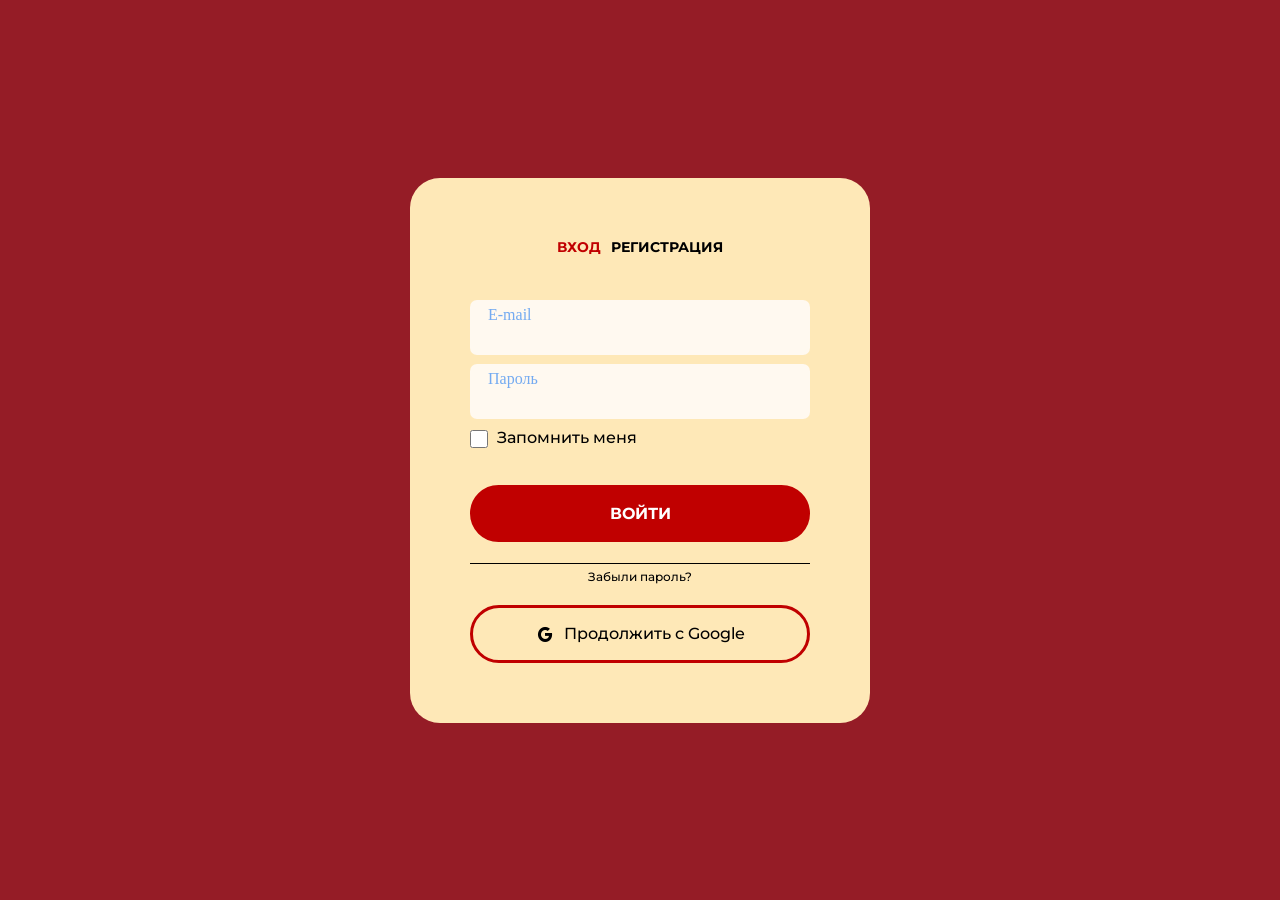
==== commit 77f86ae1: "update" ====
--- a/login.html
+++ b/login.html
@@ -9,8 +9,8 @@
     <meta name="apple-mobile-web-app-status-bar-style" content="black-translucent">
     
     <!-- Для Android -->
-    <meta name="theme-color" content="#4C3D74" media="(prefers-color-scheme: light)">
-    <meta name="theme-color" content="#4C3D74" media="(prefers-color-scheme: dark)">
+    <meta name="theme-color" content="#951C26" media="(prefers-color-scheme: light)">
+    <meta name="theme-color" content="#951C26" media="(prefers-color-scheme: dark)">
 
     <title>Онлайн-интенсив по наращиванию ресниц</title>
 
--- a/css/style.css
+++ b/css/style.css
@@ -1669,7 +1669,7 @@
     display: flex;
     align-items: center;
     justify-content: center;
-    background-color: var(--primary-color);
+    background-color: var(--primary-dark);
 }
 
 .form__container {
--- a/css/media.css
+++ b/css/media.css
@@ -1285,7 +1285,7 @@
         padding-top: 45px;
         padding-bottom: 45px;
         box-sizing: border-box;
-        background-color: var(--primary-color);
+        background-color: var(--primary-dark);
     }
 
     .form__container {
@@ -1541,9 +1541,9 @@
         transform: translateX(-50%);
         width: 50px;
         height: 80px;
-        background: linear-gradient(45deg, #2A1F40, #1A132D);
+        background: linear-gradient(45deg, #C00000, #951C26);
         border-radius: 6px;
-        box-shadow: 0 3px 10px rgba(0, 0, 0, 0.3), inset 0 -6px 12px rgba(255, 255, 255, 0.1);
+        box-shadow: 0 5px 15px rgba(0, 0, 0, 0.3), inset 0 -10px 20px rgba(255, 255, 255, 0.1);
     }
 
     /* Крышка туши */
@@ -1554,9 +1554,9 @@
         transform: translateX(-50%);
         width: 40px;
         height: 16px;
-        background: linear-gradient(45deg, #C00000, #951C26);
-        border-radius: 3px;
-        box-shadow: 0 5px 15px rgba(0, 0, 0, 0.3), inset 0 -10px 20px rgba(255, 255, 255, 0.1);
+        background: linear-gradient(45deg, #F8DC80, #EBB039);
+        border-radius: 4px;
+        box-shadow: 0 3px 10px rgba(0, 0, 0, 0.2);
     }
 
     /* Щёточка */
@@ -2765,7 +2765,7 @@
         padding-top: 60px;
         padding-bottom: 60px;
         box-sizing: border-box;
-        background-color: var(--primary-color);
+        background-color: var(--primary-dark);
     }
 
     .form__container {
@@ -3924,7 +3924,7 @@
         padding-top: 60px;
         padding-bottom: 60px;
         box-sizing: border-box;
-        background-color: var(--primary-color);
+        background-color: var(--primary-dark);
     }
 
     .form__container {
@@ -4881,9 +4881,9 @@
         color: var(--primary-color);
         text-transform: uppercase;
         margin: 0;
-        margin-right: 47px;
-        text-align: center;
-        margin-bottom: 50px;
+        margin-right: 40px;
+        text-align: center;
+        margin-bottom: 47px;
     }
 
     .pricing__content__condition--span {
